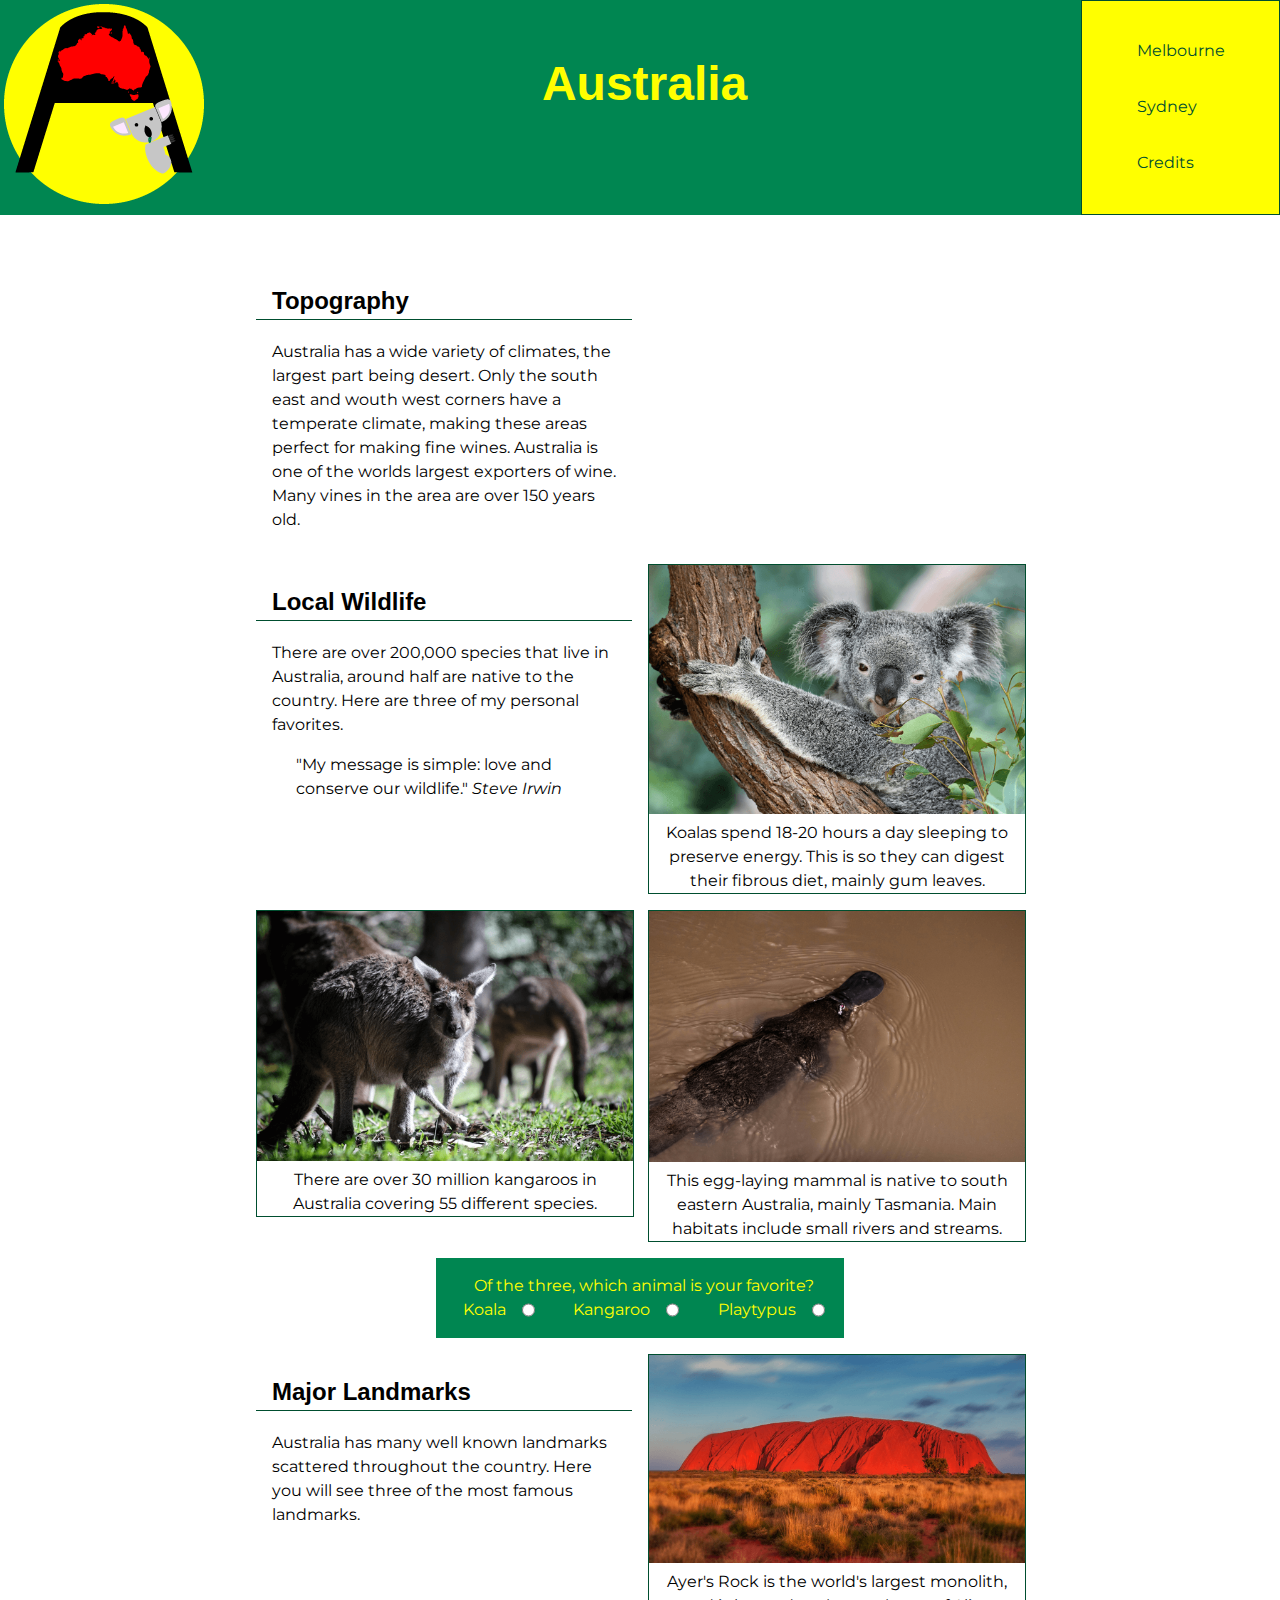
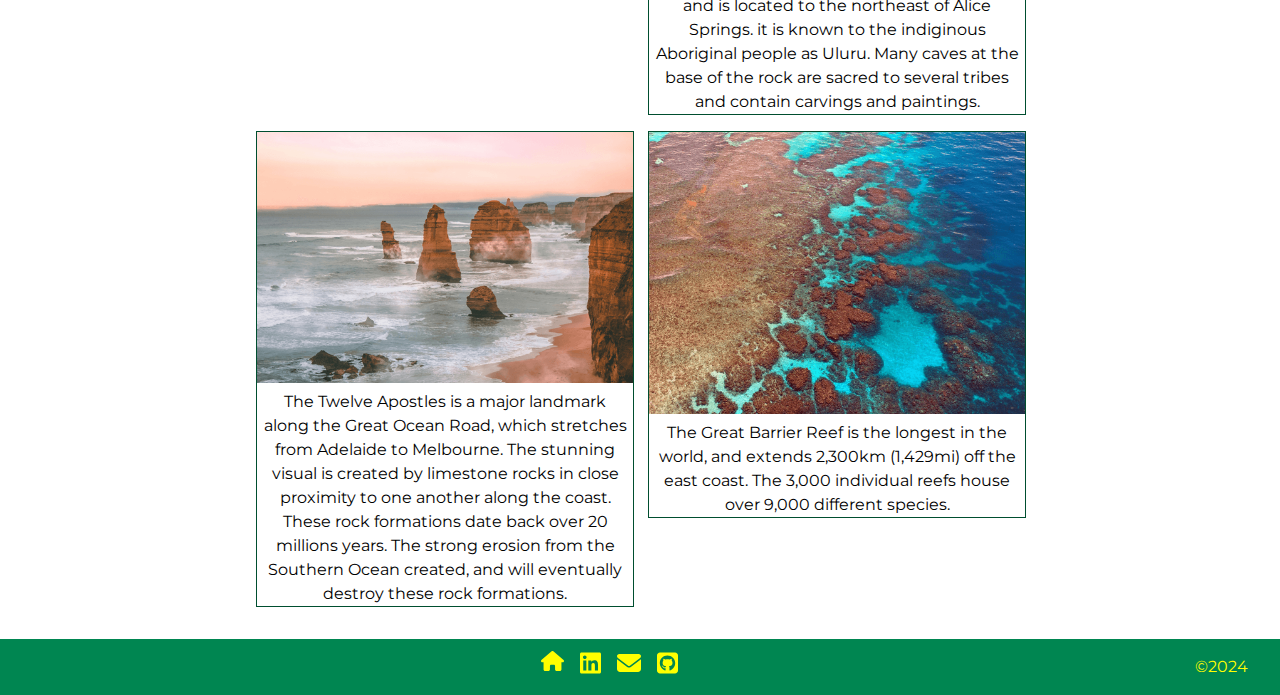
==== index.html @ 51e2e2da "used css grid to style for full screen view" ====
<!DOCTYPE html>
<html lang="en">
<head>
    <meta charset="UTF-8">
    <meta name="viewport" content="width=device-width, initial-scale=1.0">
    <link rel="preconnect" href="https://fonts.googleapis.com">
    <link rel="preconnect" href="https://fonts.gstatic.com" crossorigin>
    <link href="https://fonts.googleapis.com/css2?family=Montserrat:ital@0;1&display=swap" rel="stylesheet">
    <link rel="apple-touch-icon" sizes="180x180" href="images/favicon_package_v0.16/apple-touch-icon.png">
    <link rel="icon" type="image/png" sizes="32x32" href="images/favicon_package_v0.16/favicon-32x32.png">
    <link rel="icon" type="image/png" sizes="16x16" href="images/favicon_package_v0.16/favicon-16x16.png">
    <link rel="manifest" href="images/favicon_package_v0.16/site.webmanifest">
    <link rel="mask-icon" href="images/favicon_package_v0.16/safari-pinned-tab.svg" color="#008651">
    <meta name="msapplication-TileColor" content="#008651">
    <meta name="theme-color" content="#008651">
    <title>Australia</title>
    <link rel="stylesheet" href="styles/normalize.css">
    <link rel="stylesheet" href="styles/styles.css">
</head>

<body>

<!-- Header -->
<header>
    <div class="header">
        <a href="index.html" class="logo">
            <img src="images/australia-logo.png" alt="Koala hanging off the right side of the black letter a in front of a yellow sun.">
        </a>
        <h1>Australia</h1>
        <nav class="nav" id="nav">
            <button class="menu-toggle" id="menu-toggle">
                <img src="images/bars-solid.svg" alt="Menu">
                <title>Menu</title>
            </button>
  
            <ul class="group" id="header-menu">  
                <li><a href="melbourne.html">Melbourne</a></li>  
                <li><a href="sydney.html">Sydney</a></li> 
                <li><a href="credit.html">Credits</a></li>
            </ul>
        </nav>
    </div>
</header>

<!-- Main Content Area -->
<main>
    <div class="site-wrap">
        
        <section class="container">
            <div class="article">
                <h2>Topography</h2>
                <p>Australia has a wide variety of climates, the largest part being desert. Only the south east and wouth west corners have a temperate climate, making these areas perfect for making fine wines. Australia is one of the worlds largest exporters of wine. Many vines in the area are over 150 years old.</p>
            </div>
            <video autoplay muted loop playsinline>
                    <source src="media/coverr-green-grapevine-4041-1080p.mp4" alt="grapes on a vine">
                    Your browser does not support the video element.
            </video>
        </section>
        <section>
            <div class="container">
                <div class="article">
                    <h2>Local Wildlife</h2>
                    <p>There are over 200,000 species that live in Australia, around half are native to the country. Here are three of my personal favorites. <blockquote>"My message is simple: love and conserve our wildlife." <cite>Steve Irwin</cite></blockquote></p>
                </div>
                <div class="picture right">
                    <figure>
                        <img src="images/koala.png" alt="Koala hanging off a tree">
                        <figcaption>
                            Koalas spend 18-20 hours a day sleeping to preserve energy. This is so they can digest their fibrous diet, mainly gum leaves.
                        </figcaption>
                    </figure>
                </div>
                <div class="picture roo">
                    <figure>
                        <img src="images/kangaroo.png" alt="Kangaroo family in a field">
                        <figcaption>
                            There are over 30 million kangaroos in Australia covering 55 different species.
                        </figcaption>
                    </figure>
                </div>
                <div class="picture right-bottom">
                    <figure class="platypus">
                        <img src="images/platypus.png" alt="Platypus swimming in muddy water">
                        <figcaption>
                            This egg-laying mammal is native to south eastern Australia, mainly Tasmania. Main habitats include small rivers and streams.
                        </figcaption>
                    </figure>
                </div>
            </div>
        </section>
        
        <form action="#" method="post" name="favorite animal">
            <div class="form">
                <label for="input">Of the three, which animal is your favorite?</label>
            </div>
            <div class="form">
                <label for="koala">Koala</label>
                <input type="radio" name="animal" id="koala">
            </div>
            <div class="form">
                <label for="kangaroo">Kangaroo</label>
                <input type="radio" name="animal" id="kangaroo">
            </div>
            <div class="form">
                <label for="platypus">Playtypus</label>
                <input type="radio" name="animal" id="platypus">
            </div>
        </form>
        
        <section>
            <div class="container">
                <div class="article">
                    <h2>Major Landmarks</h2>
                    <p>Australia has many well known landmarks scattered throughout the country. Here you will see three of the most famous landmarks.</p>
                </div>
                <div class="picture right">
                    <figure class="uluru">
                        <img src="images/uluru.png" alt="Ayers rock, a giant bright orange mountain all alone in the desert landscape">
                        <figcaption>
                            Ayer's Rock is the world's largest monolith, and is located to the northeast of Alice Springs. it is known to the indiginous Aboriginal people as Uluru. Many caves at the base of the rock are sacred to several tribes and contain carvings and paintings.
                        </figcaption>
                    </figure>
                </div>
                <div class="picture roo">
                    <figure class="twelve">
                        <img src="images/twelve-apostles.png" alt="Twelve apostles landmark, sandstone structures naturally eroded by the ocean">
                        <figcaption>
                            The Twelve Apostles is a major landmark along the Great Ocean Road, which stretches from Adelaide to Melbourne. The stunning visual is created by limestone rocks in close proximity to one another along the coast. These rock formations date back over 20 millions years. The strong erosion from the Southern Ocean created, and will eventually destroy these rock formations.
                        </figcaption>
                    </figure>
                </div>
                <div class="picture right-bottom">
                    <figure>
                        <img src="images/great-barrier-reef.png" alt="Great barrier reef coral">
                        <figcaption>
                            The Great Barrier Reef is the longest in the world, and extends 2,300km (1,429mi) off the east coast. The 3,000 individual reefs house over 9,000 different species.
                        </figcaption>
                    </figure>
                </div>
            </div>
        </section>
        
    </div>
</main>
    
<!-- Footer -->
<footer>
    <section class="footer">
        <ul>
            <li>
                <a href="https://cgtwebdesigns.com"><img src="images/house-solid.svg" alt="Back to Portfolio"></a>
            </li>
            <li>
                <a href="https://www.linkedin.com/in/catharina-trust-7471b957/">
                <img src="images/linkedin.svg" alt="LinkedIN link"></a>
            </li>
            <li>
                <a href="mailto:trustcg4@gmail.com">
                <img src="images/envelope-solid.svg" alt="E-mail Me"></a>
            </li>
            <li>
                <a href="https://github.com/cgtrust">
                <img src="images/square-github.svg" alt="GitHub link"></a>
            </li>
        </ul>
        <p>&copy;2024</p>
    </section>
</footer>

<script src="scripts/navigation.js"></script>

</body>
</html>
---- styles/styles.css ----
/* Typography */

body {
    font-family: "Montserrat", sans-serif;
    font-optical-sizing: auto;
    font-weight: 400;
    font-style: normal;
    font-size: 1rem;
    line-height: 1.5;
}

h1, h2, h3, h4, h5, h6 {
    font-family: Verdana, Geneva, Tahoma, sans-serif
}

/* Navigation */
a {
    text-decoration: none;
    text-align: center;
    padding: .25rem;
}

a, a:visited {
    color: #004e2f;
}

a:hover, a:active, a:focus {
    text-decoration: underline;
}

a:focus {
    outline: 1px dotted #ffff00;
}

li {
    list-style: none;
}

.group li a {
    padding: 1rem;
}

button {
    background: transparent;
    border: none;
    margin: 2.75rem 1rem 0 0;
}

.group {
    background-color: #ffff00;
    border: 1px solid #004e2f;
}

#header-menu {
    display: none;
    position: absolute;
    right: 0;
    z-index: 1000;
}

#header-menu.toggled {
    display: block;
    border: 1px solid #004e2f;
    padding: 0;
    margin: 0;
}

/* End Mobile Navigation */
@media(min-width: 40em) {
    button {
        display: none;
    }

    #header-menu {
        display: flex;
        position: revert;
    }

    .group {
        display: flex;
        flex-direction: column;
        justify-content: space-between;
        gap: 2rem;
        padding: 2.4rem;
        margin: 0;
    }
}

/* Header */
header, footer {
    background-color: #008651;
    left: 0;
    right: 0;
}

.header {
    display: flex;
    flex-direction: row;
    justify-content: space-between;
    margin-bottom: 3rem;
}

.logo img {
    width: 6.25rem;
}

h1 {
    color: #ffff00;
    font-size: 1.5rem;
    margin-top: 2.5rem;
}

@media(min-width: 40em) {
    .logo img {
        width: 100%;
}

    h1 {
        font-size: 3rem;
        margin-top: 3rem;
    }
}

/* Main Area */
.site-wrap {
    max-width: 90%;
    margin: 1rem auto;
}

h2 {
    border-bottom: 1px solid #004e2f;
    padding: 0 1rem;
}

p {
    padding: 0 1rem;
}

video, .site-wrap img {
    width: 100%;
}

/* Figure and Figcaption */
.picture {
    display: inline-block;
    text-align: center;
}

figure {
    width: 18rem;
    float: left;
    margin: 1rem 0 auto auto;
    border: 1px solid #004e2f;
}

@media(min-width: 40em) {
    .site-wrap {
        max-width: 60%;
    }

    .container, .places {
        display: grid;
        grid-template-columns: 1fr 1fr 1fr 1fr;
        grid-template-rows: auto auto;
        gap: 1rem;
        margin: 1rem auto;
    }

    .places {
        grid-template-rows: 1fr 1fr 1fr;
    }

    .article {
        grid-column: 1/3;
        grid-row: 1/3;
    }

    video, .tram {
        grid-column: 3/5;
        grid-row: 1/3;
    }

    figure {
        float: none;
        margin: 0 auto;
        width: 100%;
    }

    .right {
        grid-column: 3/5;
        grid-row: 1/2;
    }

    .roo {
        grid-column: 1/3;
        grid-row: 2/3;
    }

    .right-bottom {
        grid-column: 3/5;
        grid-row: 2/3;
    }

    .article-head {
        grid-column: 1/3;
        grid-row: 1/2;
    }

    .top-right {
        grid-column: 3/5;
        grid-row: 1/2;
    }

    .middle-left {
        grid-column: 1/3;
        grid-row: 2/3;
    }

    .middle-right {
        grid-column: 3/5;
        grid-row: 2/3;
    }

    .low-left {
        grid-column: 1/3;
        grid-row: 3/4;
    }

    .low-right {
        grid-column: 3/5;
        grid-row: 3/4;
    }

    figcaption {
        align-self: end;
        padding: 0 .25rem;
    }
}

/* Form Styling */
form {
    display: flex;
    flex-wrap: wrap;
    padding: 1rem 0 1rem .5rem;
    margin: 1rem auto;
    background-color: #008651;
    color: #ffff00;
    max-width: 25rem;
}

.form {
    display: flex;
    flex-wrap: wrap;
    gap: 1rem;
    justify-content: space-between;
    margin: 0 auto;
}

/* Footer */
/* No idea why, but it looks fine on the home page, but messed up on Melbourne and Sydney even though the code is the same. */
.footer a {
    background-color: #008651;
    padding: 0;
}

footer {
    margin-top: 2rem;
    color: #ffff00;
}

footer ul {
    display: flex;
    flex-direction: row;
    justify-content: space-evenly;
    gap: 1rem;
    margin: 0 auto;
}

footer p {
    margin-right: 1rem;
}

.footer {
    display: flex;
    flex-wrap: wrap;
    justify-content: center;
    align-items: center;
    margin: 0 auto;
}
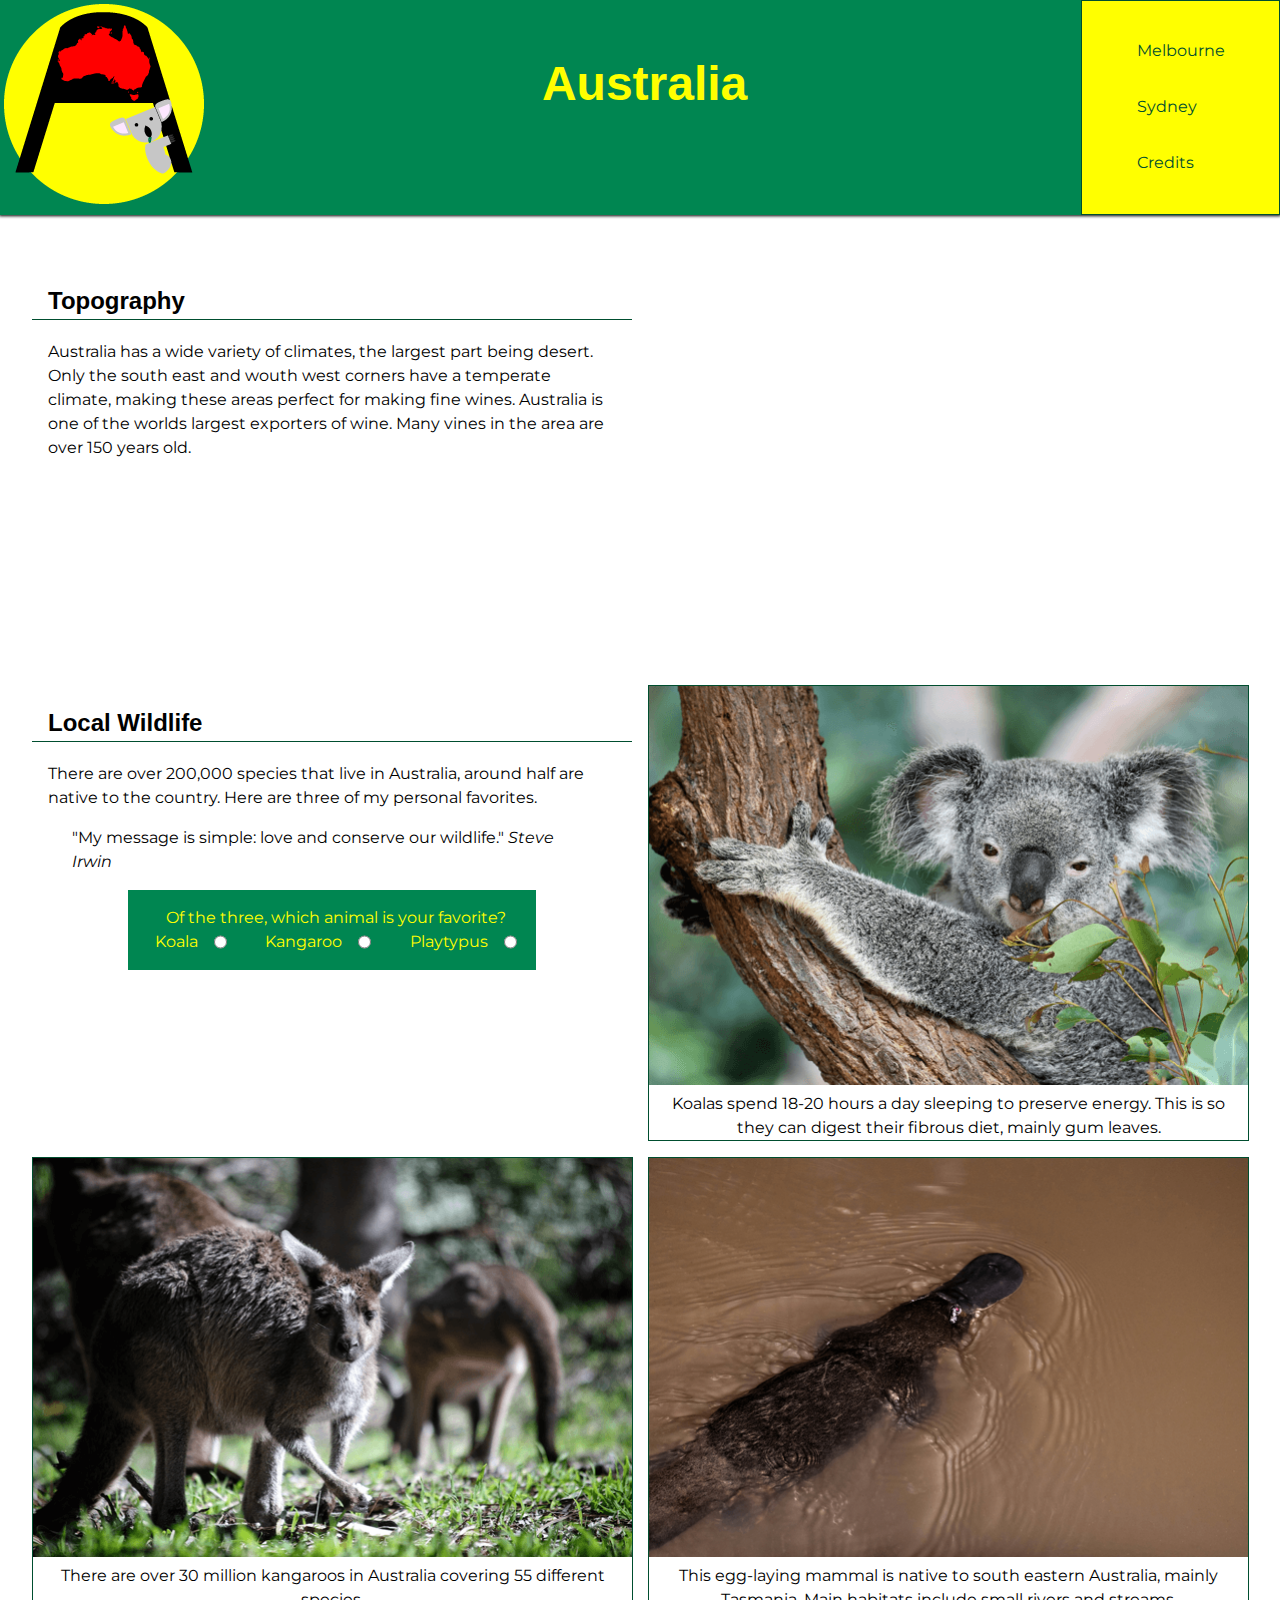
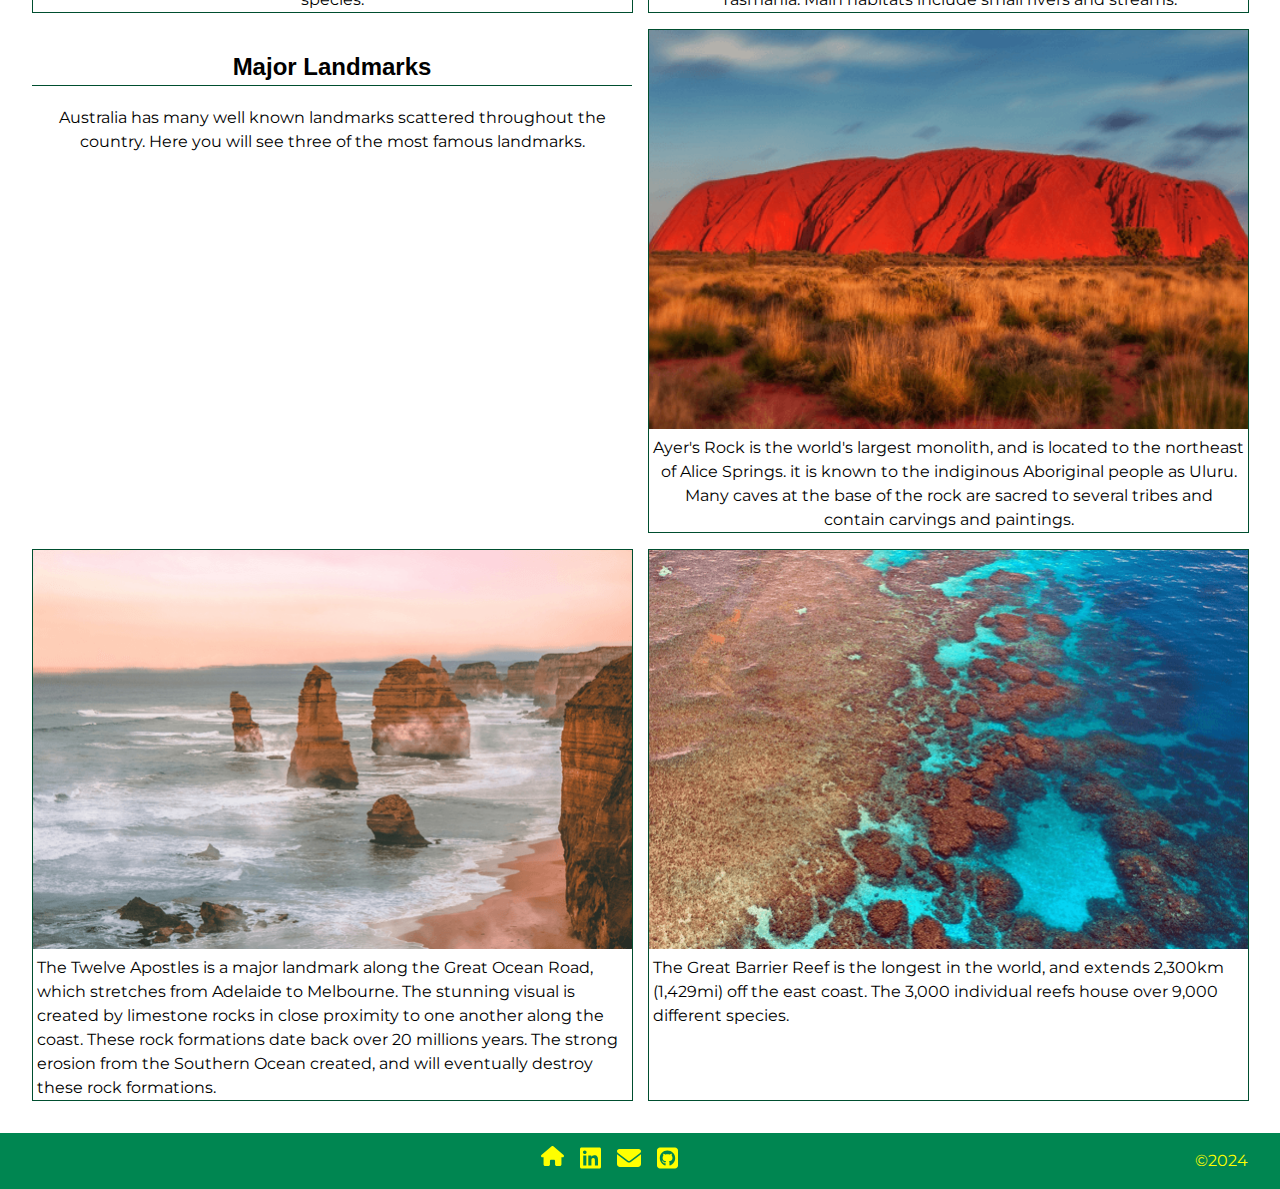
==== commit c3f3357b: "fixed figure alignment and credits page grid layout" ====
--- a/index.html
+++ b/index.html
@@ -46,99 +46,93 @@
 <main>
     <div class="site-wrap">
         
-        <section class="container">
-            <div class="article">
-                <h2>Topography</h2>
-                <p>Australia has a wide variety of climates, the largest part being desert. Only the south east and wouth west corners have a temperate climate, making these areas perfect for making fine wines. Australia is one of the worlds largest exporters of wine. Many vines in the area are over 150 years old.</p>
-            </div>
+        <div class="article">
+            <h2>Topography</h2>
+            <p>Australia has a wide variety of climates, the largest part being desert. Only the south east and wouth west corners have a temperate climate, making these areas perfect for making fine wines. Australia is one of the worlds largest exporters of wine. Many vines in the area are over 150 years old.</p>
+        </div>
+        <div class="tram">
             <video autoplay muted loop playsinline>
-                    <source src="media/coverr-green-grapevine-4041-1080p.mp4" alt="grapes on a vine">
-                    Your browser does not support the video element.
+                <source src="media/coverr-green-grapevine-4041-1080p.mp4" alt="grapes on a vine">
+                Your browser does not support the video element.
             </video>
-        </section>
-        <section>
-            <div class="container">
-                <div class="article">
-                    <h2>Local Wildlife</h2>
-                    <p>There are over 200,000 species that live in Australia, around half are native to the country. Here are three of my personal favorites. <blockquote>"My message is simple: love and conserve our wildlife." <cite>Steve Irwin</cite></blockquote></p>
+        </div>
+        <div class="top-left">
+            <h2>Local Wildlife</h2>
+            <p>There are over 200,000 species that live in Australia, around half are native to the country. Here are three of my personal favorites. 
+                <blockquote>"My message is simple: love and conserve our wildlife." <cite>Steve Irwin</cite></blockquote>
+            </p>
+            
+            <form action="#" method="post" name="favorite animal">
+                <div class="form">
+                    <label for="input">Of the three, which animal is your favorite?</label>
                 </div>
-                <div class="picture right">
-                    <figure>
-                        <img src="images/koala.png" alt="Koala hanging off a tree">
-                        <figcaption>
-                            Koalas spend 18-20 hours a day sleeping to preserve energy. This is so they can digest their fibrous diet, mainly gum leaves.
-                        </figcaption>
-                    </figure>
+                <div class="form">
+                    <label for="koala">Koala</label>
+                    <input type="radio" name="animal" id="koala">
                 </div>
-                <div class="picture roo">
-                    <figure>
-                        <img src="images/kangaroo.png" alt="Kangaroo family in a field">
-                        <figcaption>
-                            There are over 30 million kangaroos in Australia covering 55 different species.
-                        </figcaption>
-                    </figure>
+                <div class="form">
+                    <label for="kangaroo">Kangaroo</label>
+                    <input type="radio" name="animal" id="kangaroo">
                 </div>
-                <div class="picture right-bottom">
-                    <figure class="platypus">
-                        <img src="images/platypus.png" alt="Platypus swimming in muddy water">
-                        <figcaption>
-                            This egg-laying mammal is native to south eastern Australia, mainly Tasmania. Main habitats include small rivers and streams.
-                        </figcaption>
-                    </figure>
+                <div class="form">
+                    <label for="platypus">Playtypus</label>
+                    <input type="radio" name="animal" id="platypus">
                 </div>
-            </div>
-        </section>
+            </form>
+        </div>
+        <div class="top-right">
+            <figure>
+                <img src="images/koala.png" alt="Koala hanging off a tree">
+                <figcaption>
+                    Koalas spend 18-20 hours a day sleeping to preserve energy. This is so they can digest their fibrous diet, mainly gum leaves.
+                </figcaption>
+            </figure>
+        </div>
+        <div class="middle-left">
+            <figure>
+                <img src="images/kangaroo.png" alt="Kangaroo family in a field">
+                <figcaption>
+                    There are over 30 million kangaroos in Australia covering 55 different species.
+                </figcaption>
+            </figure>
+        </div>
+        <div class="middle-right">
+            <figure class="platypus">
+                <img src="images/platypus.png" alt="Platypus swimming in muddy water">
+                <figcaption>
+                    This egg-laying mammal is native to south eastern Australia, mainly Tasmania. Main habitats include small rivers and streams.
+                </figcaption>
+            </figure>
+        </div>
         
-        <form action="#" method="post" name="favorite animal">
-            <div class="form">
-                <label for="input">Of the three, which animal is your favorite?</label>
-            </div>
-            <div class="form">
-                <label for="koala">Koala</label>
-                <input type="radio" name="animal" id="koala">
-            </div>
-            <div class="form">
-                <label for="kangaroo">Kangaroo</label>
-                <input type="radio" name="animal" id="kangaroo">
-            </div>
-            <div class="form">
-                <label for="platypus">Playtypus</label>
-                <input type="radio" name="animal" id="platypus">
-            </div>
-        </form>
-        
-        <section>
-            <div class="container">
-                <div class="article">
-                    <h2>Major Landmarks</h2>
-                    <p>Australia has many well known landmarks scattered throughout the country. Here you will see three of the most famous landmarks.</p>
-                </div>
-                <div class="picture right">
-                    <figure class="uluru">
-                        <img src="images/uluru.png" alt="Ayers rock, a giant bright orange mountain all alone in the desert landscape">
-                        <figcaption>
-                            Ayer's Rock is the world's largest monolith, and is located to the northeast of Alice Springs. it is known to the indiginous Aboriginal people as Uluru. Many caves at the base of the rock are sacred to several tribes and contain carvings and paintings.
-                        </figcaption>
-                    </figure>
-                </div>
-                <div class="picture roo">
-                    <figure class="twelve">
-                        <img src="images/twelve-apostles.png" alt="Twelve apostles landmark, sandstone structures naturally eroded by the ocean">
-                        <figcaption>
-                            The Twelve Apostles is a major landmark along the Great Ocean Road, which stretches from Adelaide to Melbourne. The stunning visual is created by limestone rocks in close proximity to one another along the coast. These rock formations date back over 20 millions years. The strong erosion from the Southern Ocean created, and will eventually destroy these rock formations.
-                        </figcaption>
-                    </figure>
-                </div>
-                <div class="picture right-bottom">
-                    <figure>
-                        <img src="images/great-barrier-reef.png" alt="Great barrier reef coral">
-                        <figcaption>
-                            The Great Barrier Reef is the longest in the world, and extends 2,300km (1,429mi) off the east coast. The 3,000 individual reefs house over 9,000 different species.
-                        </figcaption>
-                    </figure>
-                </div>
-            </div>
-        </section>
+        <div class="low-left">
+            <h2>Major Landmarks</h2>
+            <p>Australia has many well known landmarks scattered throughout the country. Here you will see three of the most famous landmarks.</p>
+        </div>
+        <div class="low-right">
+            <figure class="uluru">
+                <img src="images/uluru.png" alt="Ayers rock, a giant bright orange mountain all alone in the desert landscape">
+                <figcaption>
+                    Ayer's Rock is the world's largest monolith, and is located to the northeast of Alice Springs. it is known to the indiginous Aboriginal people as Uluru. Many caves at the base of the rock are sacred to several tribes and contain carvings and paintings.
+                </figcaption>
+            </figure>
+        </div>
+        <div class="eat">
+            <figure class="twelve">
+                <img src="images/twelve-apostles.png" alt="Twelve apostles landmark, sandstone structures naturally eroded by the ocean">
+                <figcaption>
+                    The Twelve Apostles is a major landmark along the Great Ocean Road, which stretches from Adelaide to Melbourne. The stunning visual is created by limestone rocks in close proximity to one another along the coast. These rock formations date back over 20 millions years. The strong erosion from the Southern Ocean created, and will eventually destroy these rock formations.
+                </figcaption>
+            </figure>
+        </div>
+        <div class="stay">
+            <figure>
+                <img src="images/great-barrier-reef.png" alt="Great barrier reef coral">
+                <figcaption>
+                    The Great Barrier Reef is the longest in the world, and extends 2,300km (1,429mi) off the east coast. The 3,000 individual reefs house over 9,000 different species.
+                </figcaption>
+            </figure>
+        </div>
         
     </div>
 </main>
--- a/styles/styles.css
+++ b/styles/styles.css
@@ -93,6 +93,10 @@
     right: 0;
 }
 
+header {
+    box-shadow: 0px 0px 3px 1px #000;
+}
+
 .header {
     display: flex;
     flex-direction: row;
@@ -123,7 +127,7 @@
 
 /* Main Area */
 .site-wrap {
-    max-width: 90%;
+    width: 90%;
     margin: 1rem auto;
 }
 
@@ -132,6 +136,11 @@
     padding: 0 1rem;
 }
 
+h3 {
+    color: #004e2f;
+    text-decoration: underline #004e2f;
+}
+
 p {
     padding: 0 1rem;
 }
@@ -141,7 +150,13 @@
 }
 
 /* Figure and Figcaption */
-.picture {
+.top-right, 
+.middle-left,
+.middle-right,
+.low-left,
+.low-right,
+.eat,
+.stay {
     display: inline-block;
     text-align: center;
 }
@@ -153,82 +168,86 @@
     border: 1px solid #004e2f;
 }
 
+.eat, .stay {
+    width: 18rem;
+    word-wrap: break-word;
+}
+
+.group a:focus,
+.eat a:focus, 
+.stay a:focus {
+    outline: 1px dotted #004e2f;
+}
+
 @media(min-width: 40em) {
     .site-wrap {
-        max-width: 60%;
-    }
-
-    .container, .places {
+        max-width: 75rem;
         display: grid;
-        grid-template-columns: 1fr 1fr 1fr 1fr;
-        grid-template-rows: auto auto;
+        grid-template-columns: minmax(auto, 37.5rem) minmax(auto, 37.5rem);
+        grid-template-rows: auto;
         gap: 1rem;
-        margin: 1rem auto;
-    }
-
-    .places {
-        grid-template-rows: 1fr 1fr 1fr;
-    }
-
-    .article {
-        grid-column: 1/3;
-        grid-row: 1/3;
-    }
-
-    video, .tram {
-        grid-column: 3/5;
-        grid-row: 1/3;
+        justify-content: center;
+    }
+
+    .article,
+    .top-left,
+    .middle-left,
+    .low-left,
+    .eat {
+        grid-column: 1/2;
+    }
+
+    .tram,
+    .top-right,
+    .middle-right,
+    .low-right,
+    .stay {
+        grid-column: 2/3;
+    }
+
+    .article, .tram {
+        grid-row: 1/2;
+    }
+
+    .top-left, .top-right {
+        grid-row: 2/3;
+    }
+
+    .middle-left, .middle-right {
+        grid-row: 3/4;
+    }
+
+    .low-left, .low-right {
+        grid-row: 4/5;
+    }
+
+    .eat, .stay {
+        grid-row: 5/6;
+        text-align: left;
+        word-wrap: normal;
+    }
+
+    .eat h3, .stay h3 {
+        margin-left: 1rem;
+    }
+
+    figure img, video {
+        height: 399px;
+        object-fit: cover;
+    }
+
+    .tram img {
+        height: 100%;
+    }
+
+    .stay figcaption {
+        padding-bottom: 4.5rem;
     }
 
     figure {
-        float: none;
-        margin: 0 auto;
-        width: 100%;
-    }
-
-    .right {
-        grid-column: 3/5;
-        grid-row: 1/2;
-    }
-
-    .roo {
-        grid-column: 1/3;
-        grid-row: 2/3;
-    }
-
-    .right-bottom {
-        grid-column: 3/5;
-        grid-row: 2/3;
-    }
-
-    .article-head {
-        grid-column: 1/3;
-        grid-row: 1/2;
-    }
-
-    .top-right {
-        grid-column: 3/5;
-        grid-row: 1/2;
-    }
-
-    .middle-left {
-        grid-column: 1/3;
-        grid-row: 2/3;
-    }
-
-    .middle-right {
-        grid-column: 3/5;
-        grid-row: 2/3;
-    }
-
-    .low-left {
-        grid-column: 1/3;
-        grid-row: 3/4;
-    }
-
-    .low-right {
-        grid-column: 3/5;
-        grid-row: 3/4;
+        width: 599px;
+        margin: 0;
+        padding: 0;
     }
 
     figcaption {
@@ -257,7 +276,6 @@
 }
 
 /* Footer */
-/* No idea why, but it looks fine on the home page, but messed up on Melbourne and Sydney even though the code is the same. */
 .footer a {
     background-color: #008651;
     padding: 0;
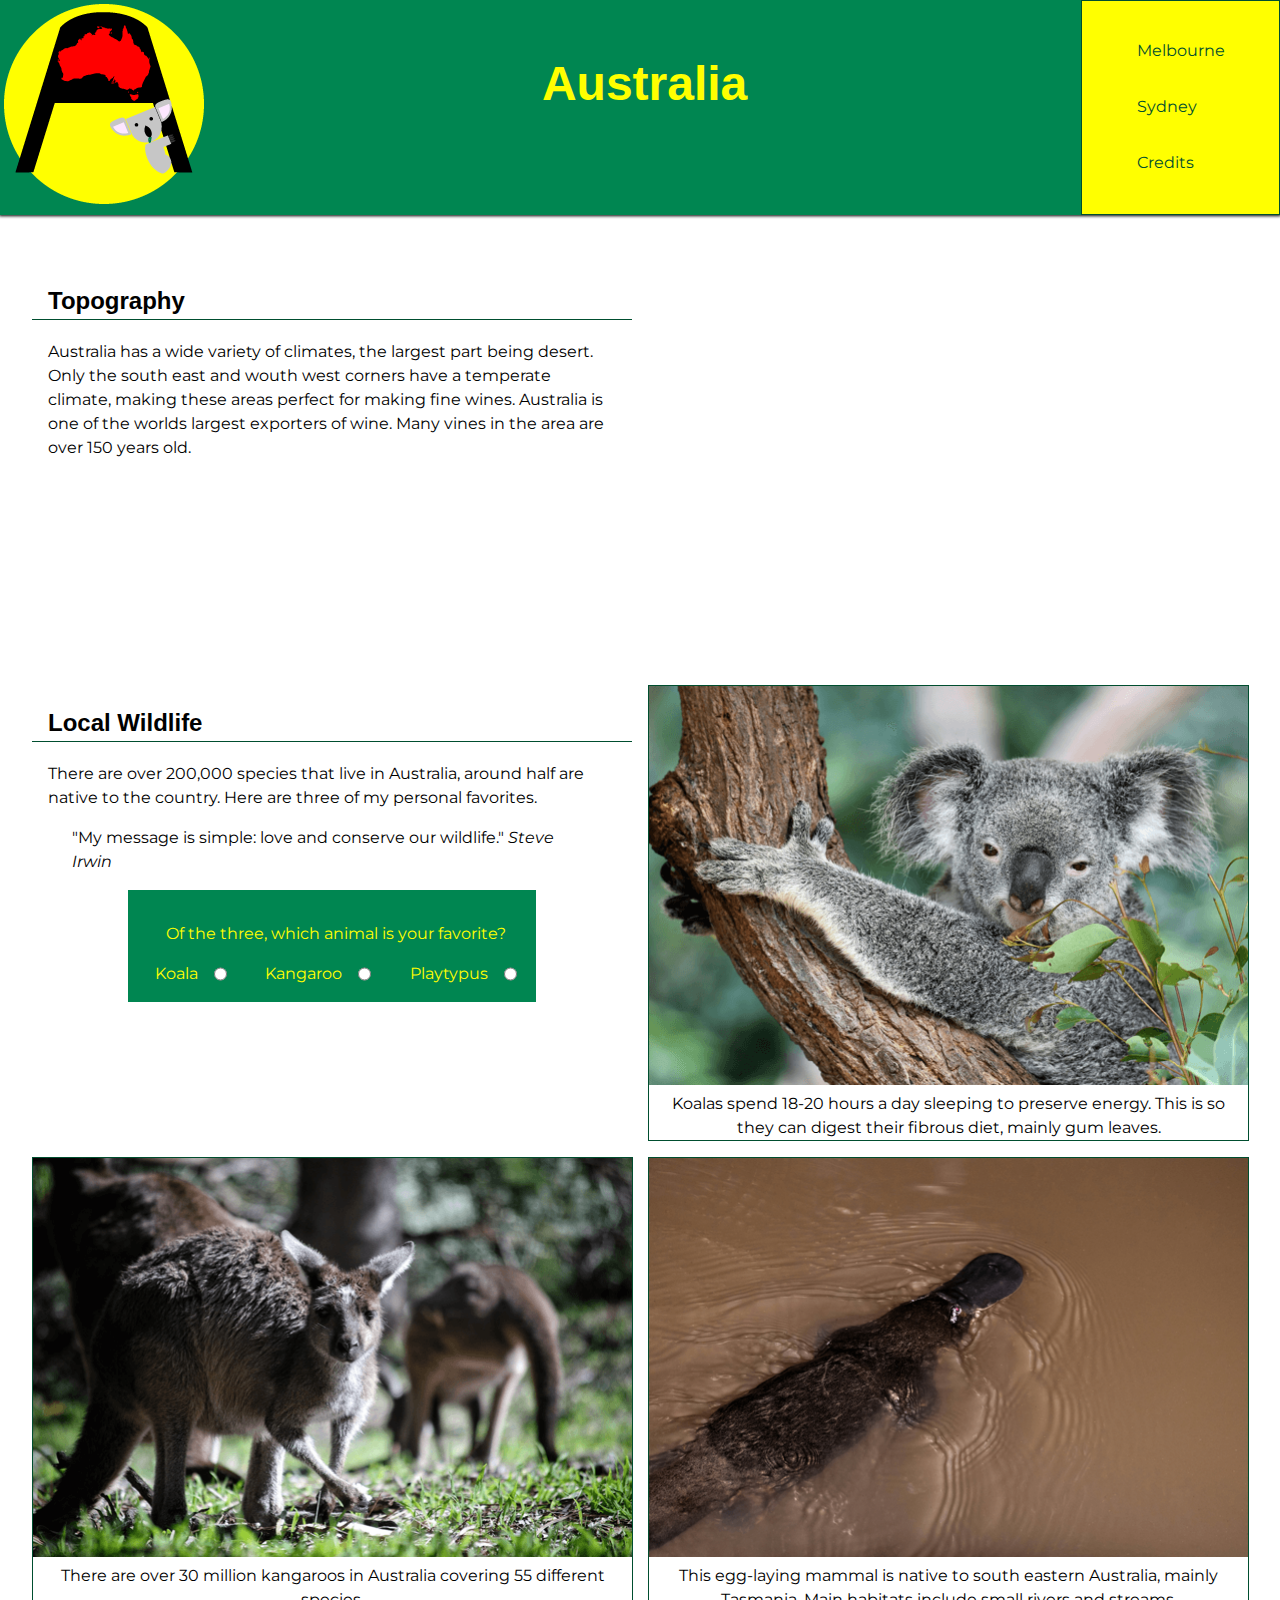
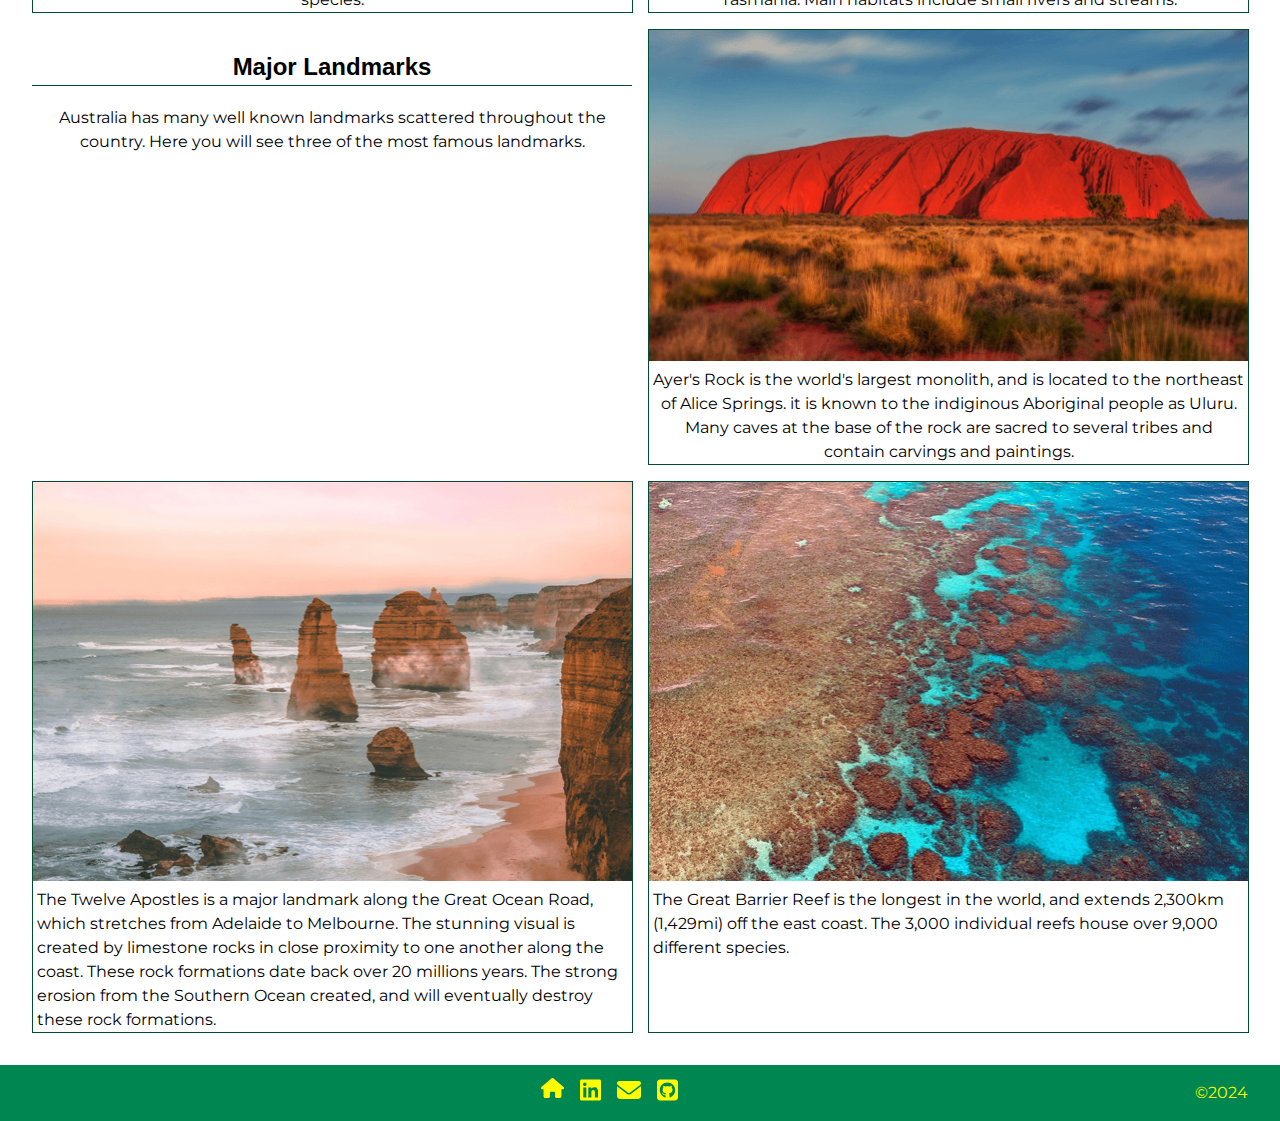
==== commit 76599b89: "fixed minor code errors" ====
--- a/index.html
+++ b/index.html
@@ -28,9 +28,8 @@
         </a>
         <h1>Australia</h1>
         <nav class="nav" id="nav">
-            <button class="menu-toggle" id="menu-toggle">
+            <button class="menu-toggle" id="menu-toggle" type="button">
                 <img src="images/bars-solid.svg" alt="Menu">
-                <title>Menu</title>
             </button>
   
             <ul class="group" id="header-menu">  
@@ -52,19 +51,18 @@
         </div>
         <div class="tram">
             <video autoplay muted loop playsinline>
-                <source src="media/coverr-green-grapevine-4041-1080p.mp4" alt="grapes on a vine">
+                <source src="media/coverr-green-grapevine-4041-1080p.mp4">
                 Your browser does not support the video element.
             </video>
         </div>
         <div class="top-left">
             <h2>Local Wildlife</h2>
-            <p>There are over 200,000 species that live in Australia, around half are native to the country. Here are three of my personal favorites. 
+            <p>There are over 200,000 species that live in Australia, around half are native to the country. Here are three of my personal favorites.</p> 
                 <blockquote>"My message is simple: love and conserve our wildlife." <cite>Steve Irwin</cite></blockquote>
-            </p>
             
             <form action="#" method="post" name="favorite animal">
                 <div class="form">
-                    <label for="input">Of the three, which animal is your favorite?</label>
+                    <p>Of the three, which animal is your favorite?</p>
                 </div>
                 <div class="form">
                     <label for="koala">Koala</label>
@@ -139,7 +137,7 @@
     
 <!-- Footer -->
 <footer>
-    <section class="footer">
+    <div class="footer">
         <ul>
             <li>
                 <a href="https://cgtwebdesigns.com"><img src="images/house-solid.svg" alt="Back to Portfolio"></a>
@@ -158,7 +156,7 @@
             </li>
         </ul>
         <p>&copy;2024</p>
-    </section>
+    </div>
 </footer>
 
 <script src="scripts/navigation.js"></script>
--- a/styles/styles.css
+++ b/styles/styles.css
@@ -2,7 +2,6 @@
 
 body {
     font-family: "Montserrat", sans-serif;
-    font-optical-sizing: auto;
     font-weight: 400;
     font-style: normal;
     font-size: 1rem;
@@ -236,6 +235,10 @@
         object-fit: cover;
     }
 
+    .uluru img {
+        height: 100%;
+    }
+
     .tram img {
         height: 100%;
     }
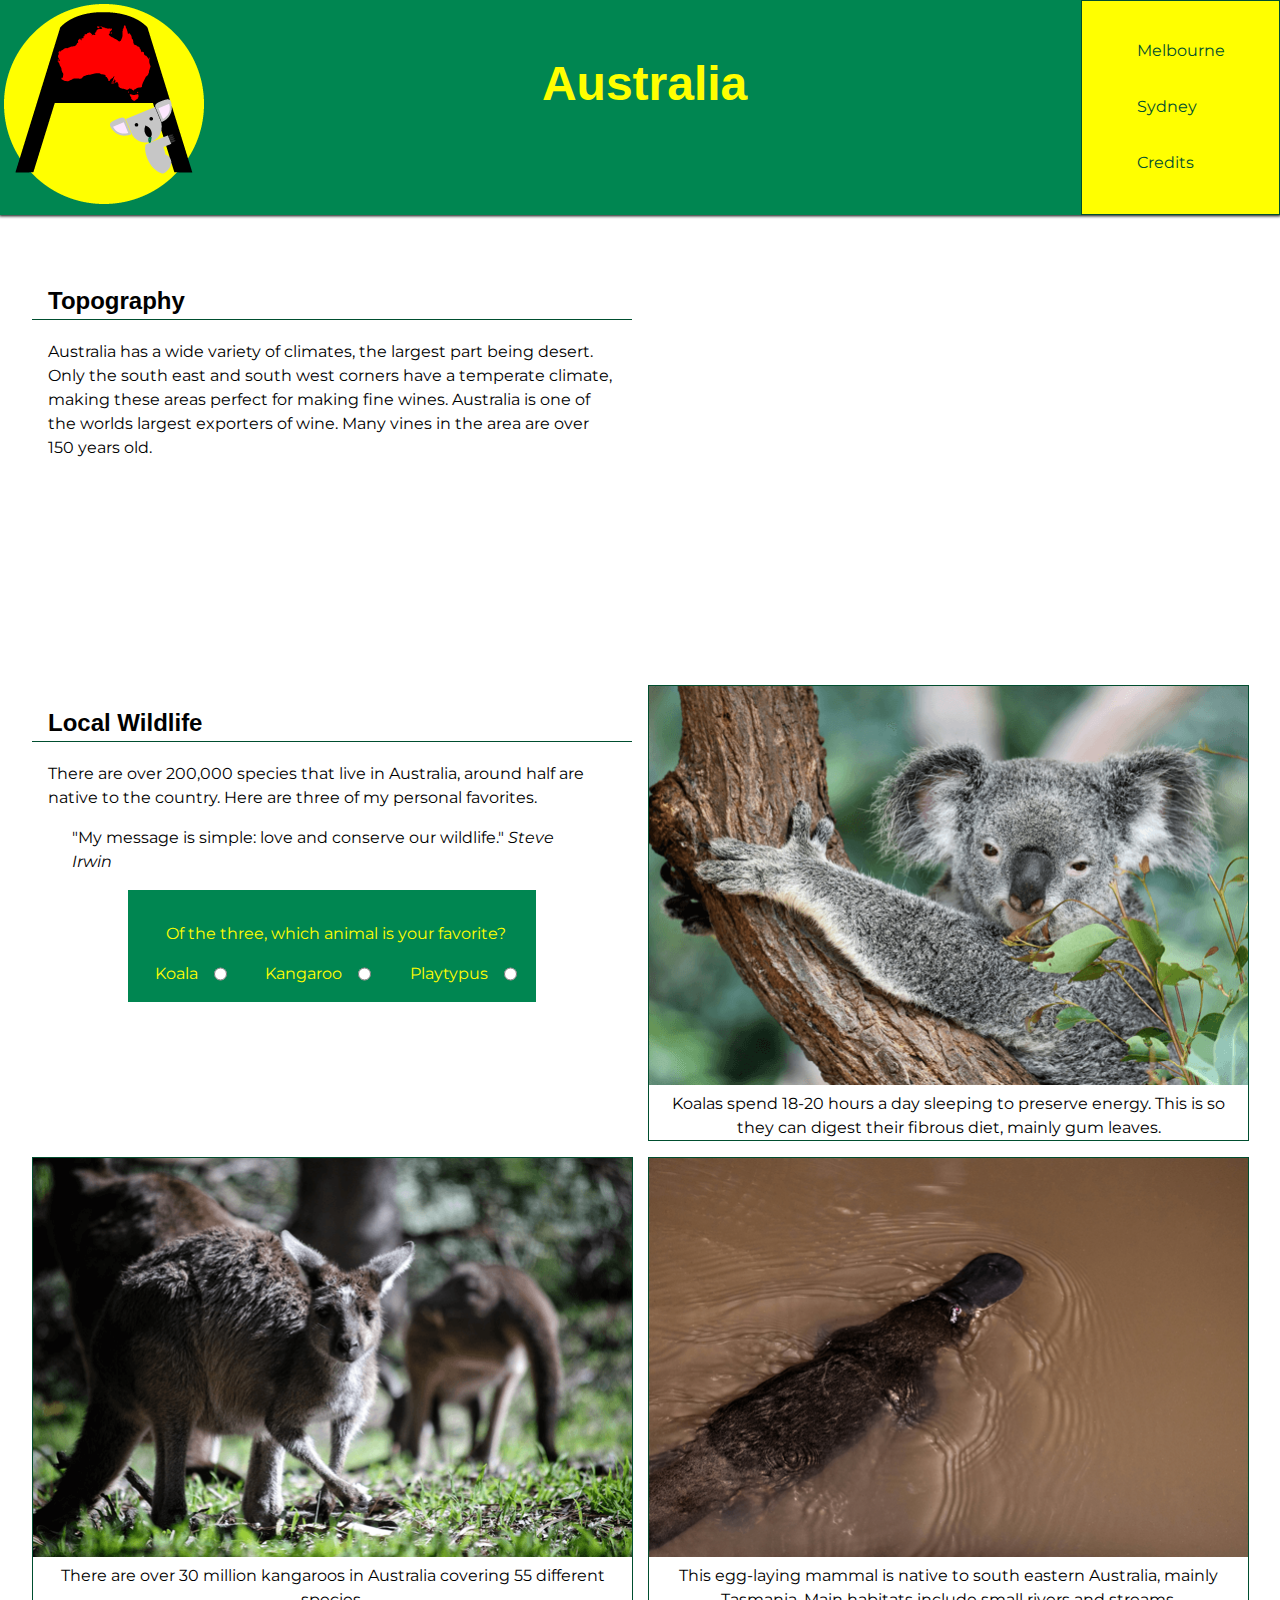
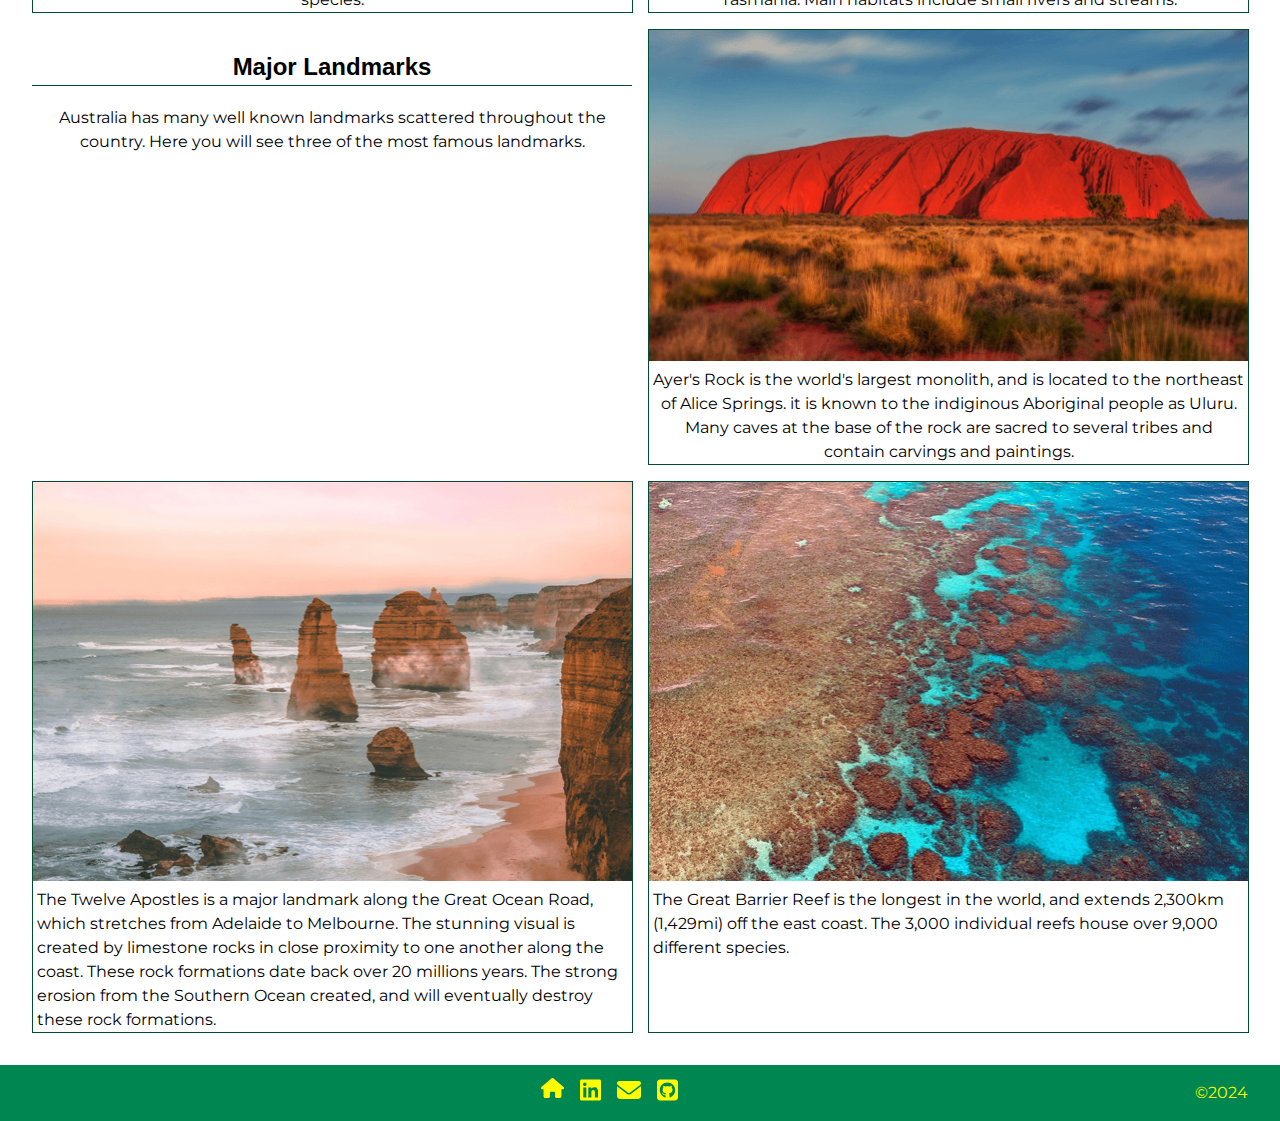
==== commit 7c404fbb: "fixed a spelling error" ====
--- a/index.html
+++ b/index.html
@@ -47,7 +47,7 @@
         
         <div class="article">
             <h2>Topography</h2>
-            <p>Australia has a wide variety of climates, the largest part being desert. Only the south east and wouth west corners have a temperate climate, making these areas perfect for making fine wines. Australia is one of the worlds largest exporters of wine. Many vines in the area are over 150 years old.</p>
+            <p>Australia has a wide variety of climates, the largest part being desert. Only the south east and south west corners have a temperate climate, making these areas perfect for making fine wines. Australia is one of the worlds largest exporters of wine. Many vines in the area are over 150 years old.</p>
         </div>
         <div class="tram">
             <video autoplay muted loop playsinline>
@@ -140,7 +140,7 @@
     <div class="footer">
         <ul>
             <li>
-                <a href="https://cgtwebdesigns.com"><img src="images/house-solid.svg" alt="Back to Portfolio"></a>
+                <a href="https://cgtwebdesigns.com/index.html"><img src="images/house-solid.svg" alt="Back to Portfolio"></a>
             </li>
             <li>
                 <a href="https://www.linkedin.com/in/catharina-trust-7471b957/">
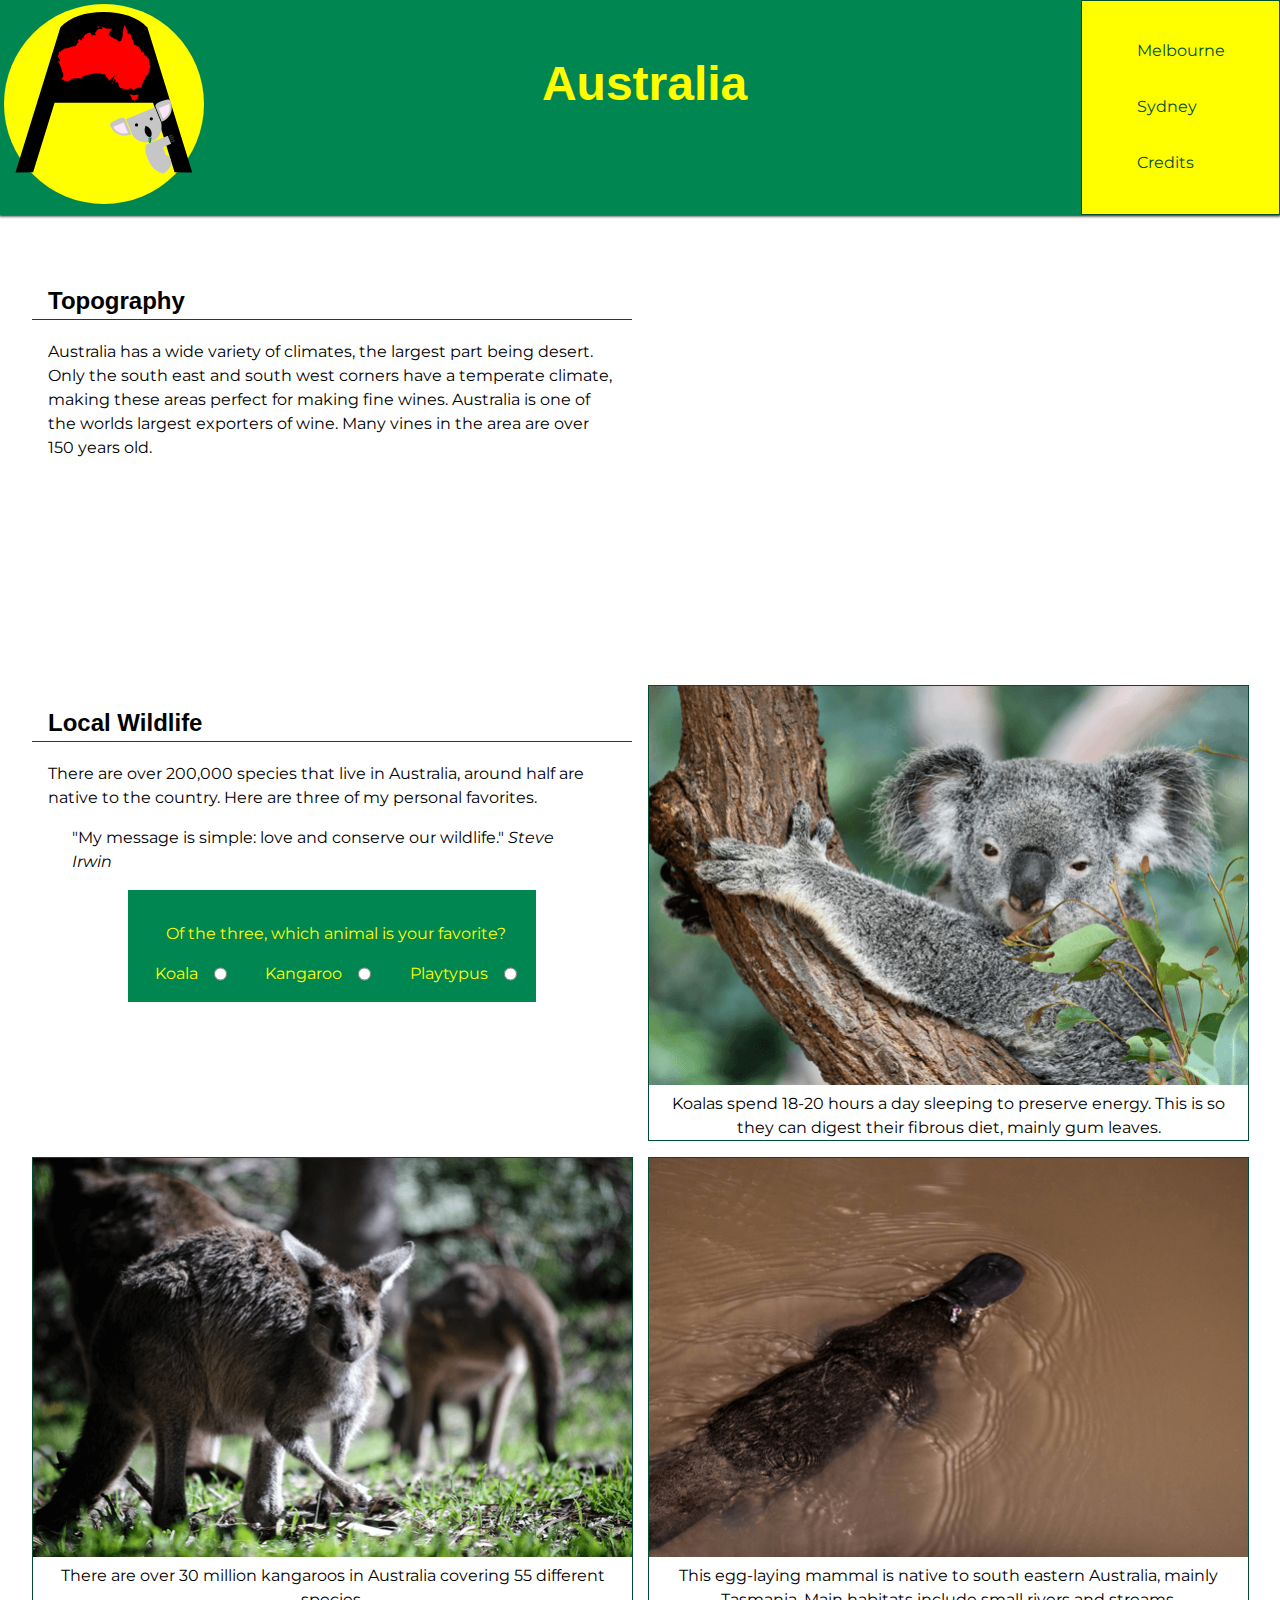
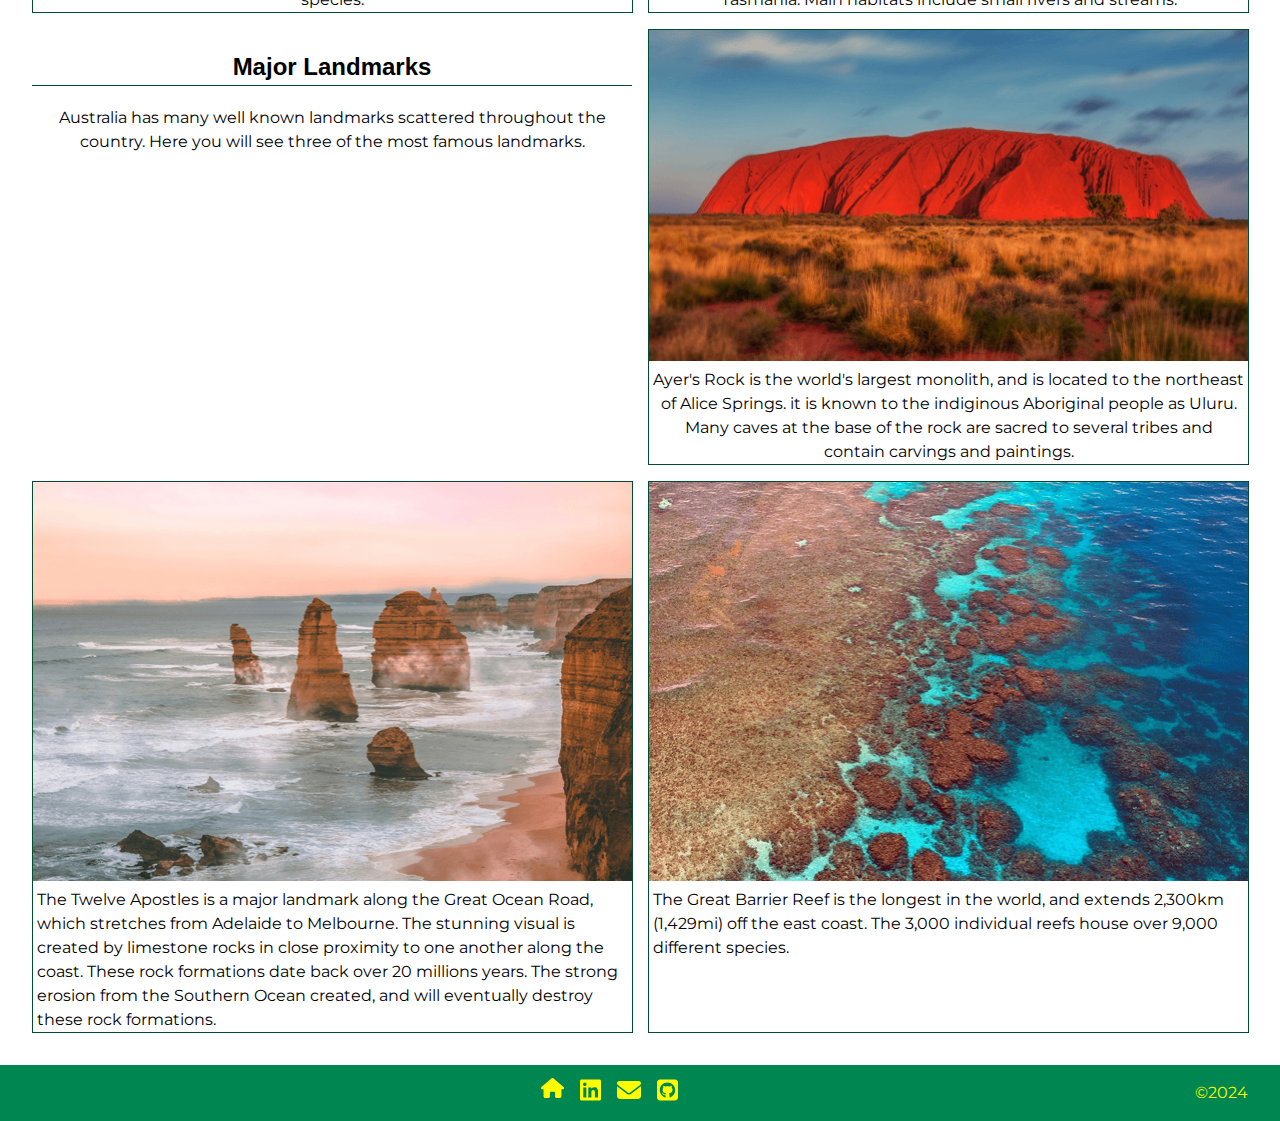
==== commit af161209: "fixed layout on sydney page, added another two rows to the table with more credit links, added acces" ====
--- a/index.html
+++ b/index.html
@@ -13,18 +13,20 @@
     <link rel="mask-icon" href="images/favicon_package_v0.16/safari-pinned-tab.svg" color="#008651">
     <meta name="msapplication-TileColor" content="#008651">
     <meta name="theme-color" content="#008651">
-    <title>Australia</title>
+    <title>Australia<meta name="description" content="Australia country animals and major landmarks."></title>
     <link rel="stylesheet" href="styles/normalize.css">
     <link rel="stylesheet" href="styles/styles.css">
 </head>
 
 <body>
 
+    <a href="#main" class ="screen-reader-text">Skip to Main Content</a>
+
 <!-- Header -->
 <header>
     <div class="header">
         <a href="index.html" class="logo">
-            <img src="images/australia-logo.png" alt="Koala hanging off the right side of the black letter a in front of a yellow sun.">
+            <img src="images/australia-logo.svg" alt="Koala hanging off the right side of the black letter a in front of a yellow sun.">
         </a>
         <h1>Australia</h1>
         <nav class="nav" id="nav">
@@ -42,7 +44,7 @@
 </header>
 
 <!-- Main Content Area -->
-<main>
+<main class="main">
     <div class="site-wrap">
         
         <div class="article">
--- a/styles/styles.css
+++ b/styles/styles.css
@@ -115,7 +115,7 @@
 
 @media(min-width: 40em) {
     .logo img {
-        width: 100%;
+        width: 12.5rem;
 }
 
     h1 {
@@ -247,6 +247,10 @@
         padding-bottom: 4.5rem;
     }
 
+    .victoria {
+        padding-bottom: 1.5rem;
+    }
+
     figure {
         width: 599px;
         margin: 0;
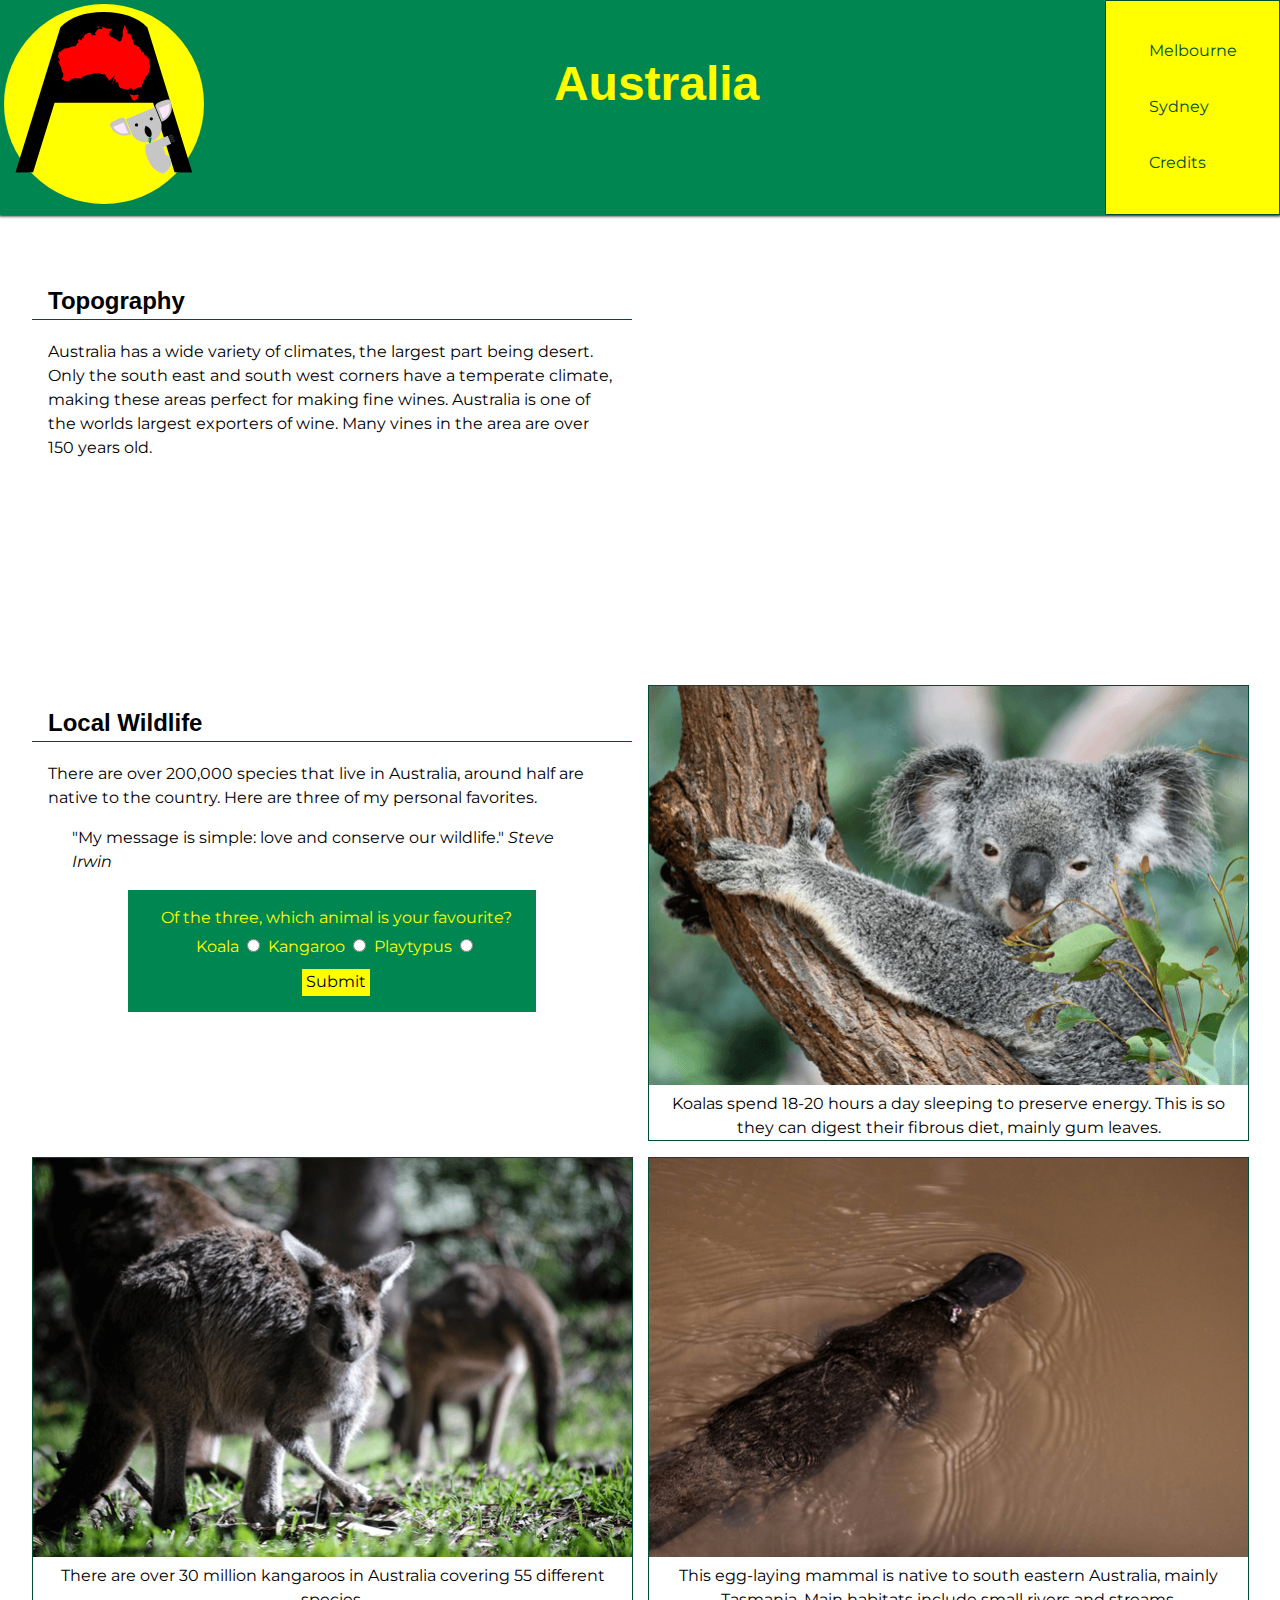
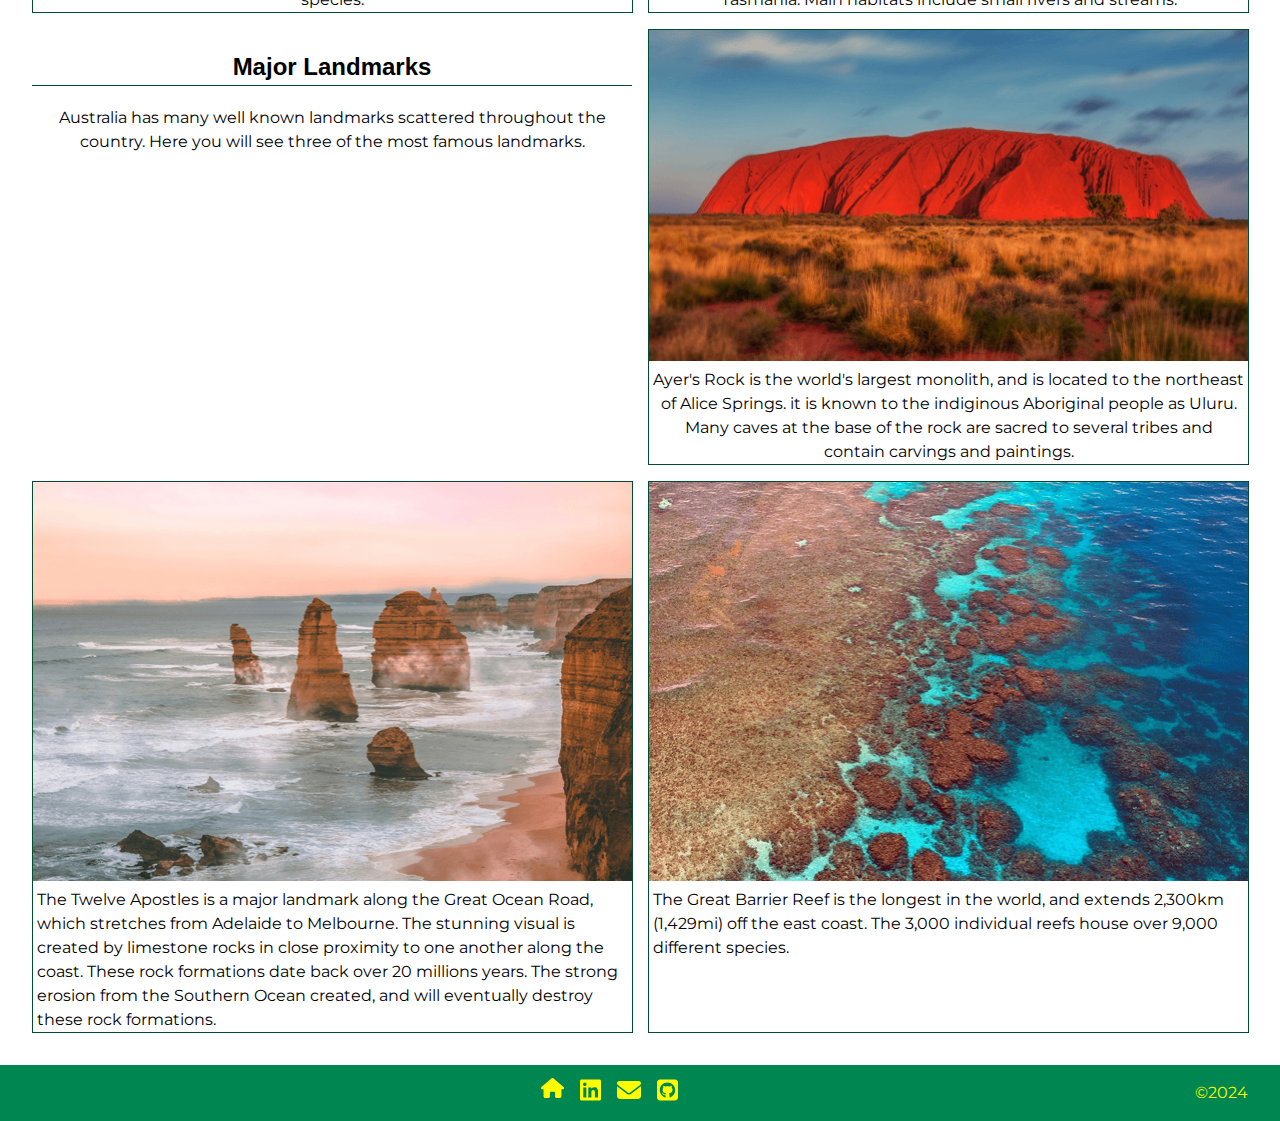
==== commit 62bbfda2: "fixed html on all pages so it's more semantic, fixed the forms so they were also more semantic and a" ====
--- a/index.html
+++ b/index.html
@@ -13,7 +13,8 @@
     <link rel="mask-icon" href="images/favicon_package_v0.16/safari-pinned-tab.svg" color="#008651">
     <meta name="msapplication-TileColor" content="#008651">
     <meta name="theme-color" content="#008651">
-    <title>Australia<meta name="description" content="Australia country animals and major landmarks."></title>
+    <title>Australia</title>
+    <meta name="description" content="Australia country animals and major landmarks.">
     <link rel="stylesheet" href="styles/normalize.css">
     <link rel="stylesheet" href="styles/styles.css">
 </head>
@@ -48,37 +49,36 @@
     <div class="site-wrap">
         
         <div class="article">
-            <h2>Topography</h2>
-            <p>Australia has a wide variety of climates, the largest part being desert. Only the south east and south west corners have a temperate climate, making these areas perfect for making fine wines. Australia is one of the worlds largest exporters of wine. Many vines in the area are over 150 years old.</p>
+            <article>
+                <h2>Topography</h2>
+                <p>Australia has a wide variety of climates, the largest part being desert. Only the south east and south west corners have a temperate climate, making these areas perfect for making fine wines. Australia is one of the worlds largest exporters of wine. Many vines in the area are over 150 years old.</p>
+            </article>
         </div>
         <div class="tram">
             <video autoplay muted loop playsinline>
-                <source src="media/coverr-green-grapevine-4041-1080p.mp4">
+                <source src="media/coverr-green-grapevine-4041-1080p.mp4" alt="Green grapes on a grapevine.">
                 Your browser does not support the video element.
             </video>
         </div>
         <div class="top-left">
-            <h2>Local Wildlife</h2>
-            <p>There are over 200,000 species that live in Australia, around half are native to the country. Here are three of my personal favorites.</p> 
+            <article>
+                <h2>Local Wildlife</h2>
+                <p>There are over 200,000 species that live in Australia, around half are native to the country. Here are three of my personal favorites.</p> 
                 <blockquote>"My message is simple: love and conserve our wildlife." <cite>Steve Irwin</cite></blockquote>
-            
-            <form action="#" method="post" name="favorite animal">
-                <div class="form">
-                    <p>Of the three, which animal is your favorite?</p>
-                </div>
-                <div class="form">
-                    <label for="koala">Koala</label>
-                    <input type="radio" name="animal" id="koala">
-                </div>
-                <div class="form">
-                    <label for="kangaroo">Kangaroo</label>
-                    <input type="radio" name="animal" id="kangaroo">
-                </div>
-                <div class="form">
-                    <label for="platypus">Playtypus</label>
-                    <input type="radio" name="animal" id="platypus">
-                </div>
-            </form>
+                
+                <form action="#" method="post" name="favorite animal">
+                    <fieldset>
+                        <legend>Of the three, which animal is your favourite?</legend>
+                        <label for="koala">Koala</label>
+                        <input type="radio" name="animal" id="koala">
+                        <label for="kangaroo">Kangaroo</label>
+                        <input type="radio" name="animal" id="kangaroo">
+                        <label for="platypus">Playtypus</label>
+                        <input type="radio" name="animal" id="platypus">
+                    </fieldset>
+                    <button type="submit">Submit</button>
+                </form>
+            </article>
         </div>
         <div class="top-right">
             <figure>
--- a/styles/styles.css
+++ b/styles/styles.css
@@ -35,10 +35,6 @@
     list-style: none;
 }
 
-.group li a {
-    padding: 1rem;
-}
-
 button {
     background: transparent;
     border: none;
@@ -48,6 +44,7 @@
 .group {
     background-color: #ffff00;
     border: 1px solid #004e2f;
+    padding: .25rem 1rem;
 }
 
 #header-menu {
@@ -60,12 +57,16 @@
 #header-menu.toggled {
     display: block;
     border: 1px solid #004e2f;
-    padding: 0;
-    margin: 0;
+    padding: 1rem;
+    margin: 1rem;
+}
+
+#header-menu.toggled li {
+    padding: .25rem 0;
 }
 
 /* End Mobile Navigation */
-@media(min-width: 40em) {
+@media(min-width: 50em) {
     button {
         display: none;
     }
@@ -113,7 +114,7 @@
     margin-top: 2.5rem;
 }
 
-@media(min-width: 40em) {
+@media(min-width: 50em) {
     .logo img {
         width: 12.5rem;
 }
@@ -162,8 +163,6 @@
 
 figure {
     width: 18rem;
-    float: left;
-    margin: 1rem 0 auto auto;
     border: 1px solid #004e2f;
 }
 
@@ -178,7 +177,7 @@
     outline: 1px dotted #004e2f;
 }
 
-@media(min-width: 40em) {
+@media(min-width: 50em) {
     .site-wrap {
         max-width: 75rem;
         display: grid;
@@ -272,14 +271,28 @@
     background-color: #008651;
     color: #ffff00;
     max-width: 25rem;
-}
-
-.form {
-    display: flex;
-    flex-wrap: wrap;
-    gap: 1rem;
-    justify-content: space-between;
-    margin: 0 auto;
+    justify-content: center;
+    text-align: center;
+}
+
+fieldset {
+    border: none;
+}
+
+input {
+    margin: 0rem .25rem;
+}
+
+form button {
+    background-color: #ffff00;
+    display: block;
+    margin: 0;
+    padding: .25rem;
+}
+
+form button:hover, form button:focus, form button:active {
+    background-color: #000;
+    color: #ffff00;
 }
 
 /* Footer */
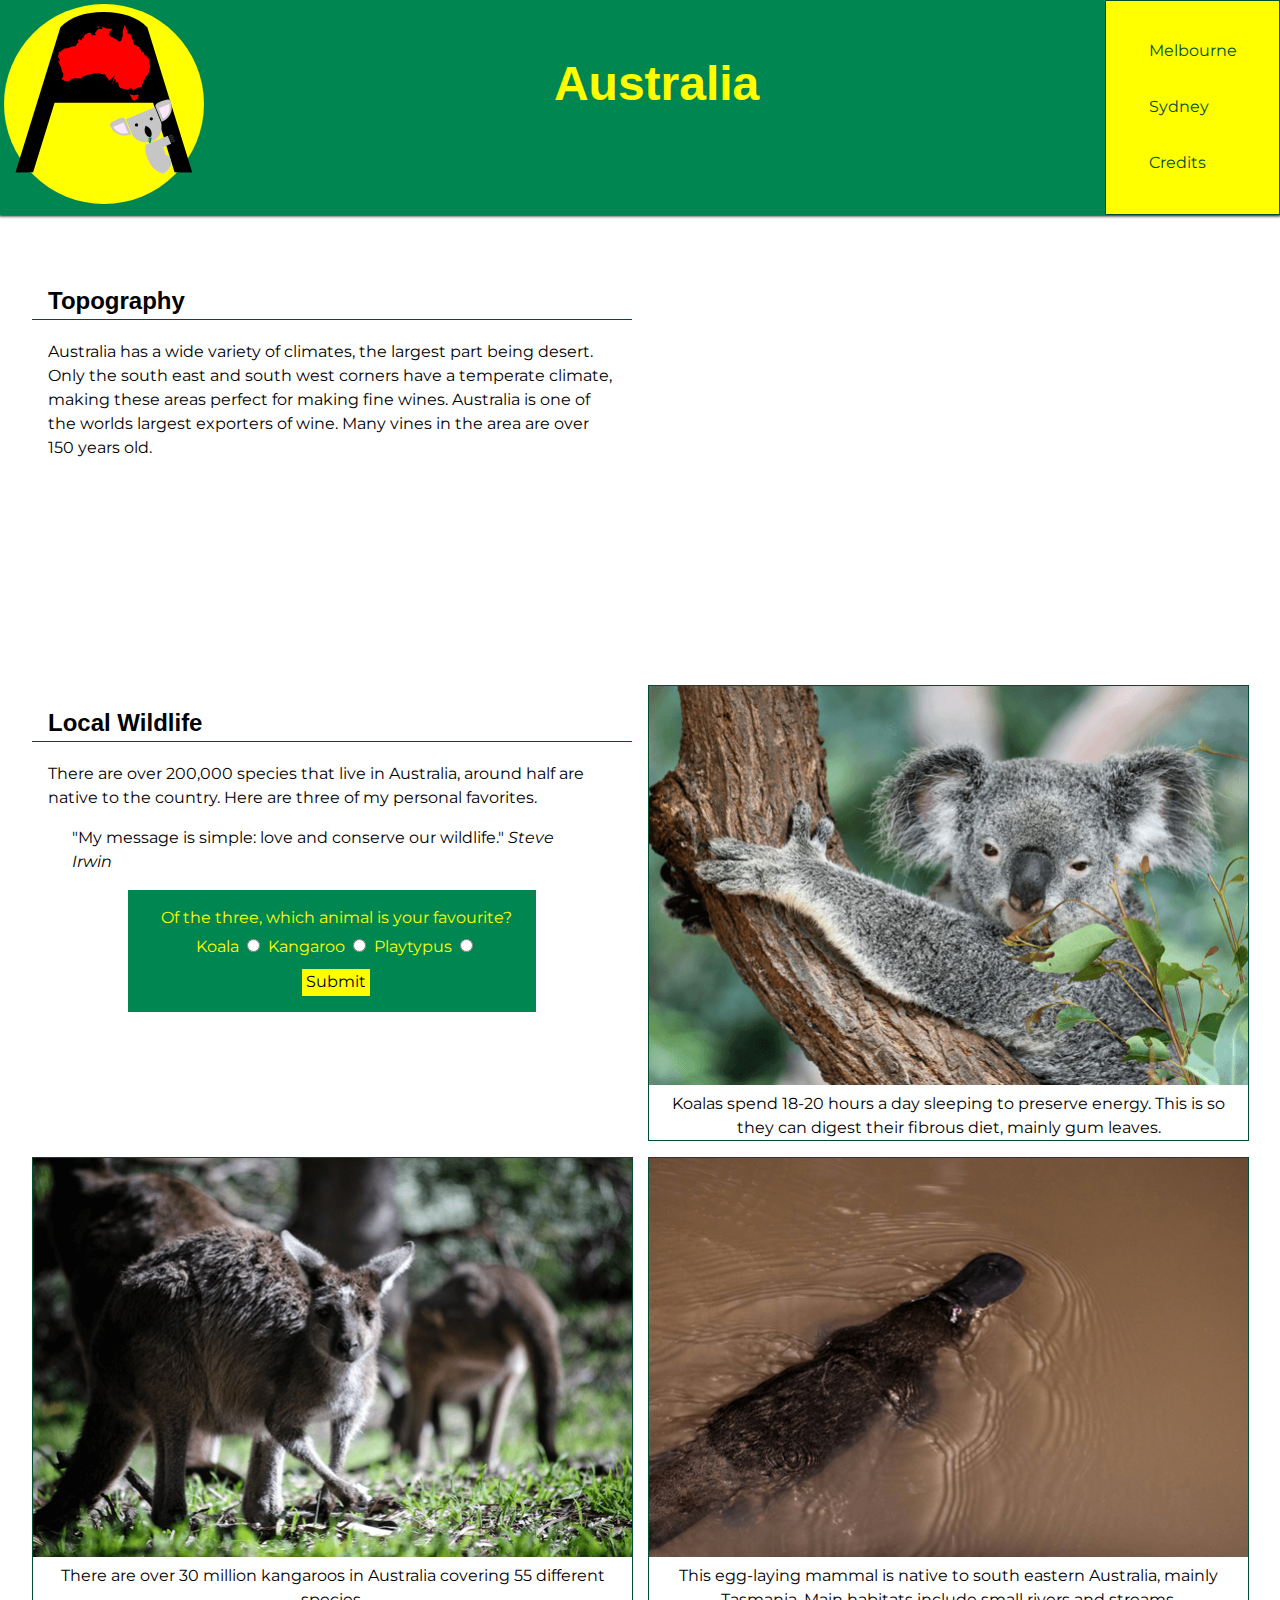
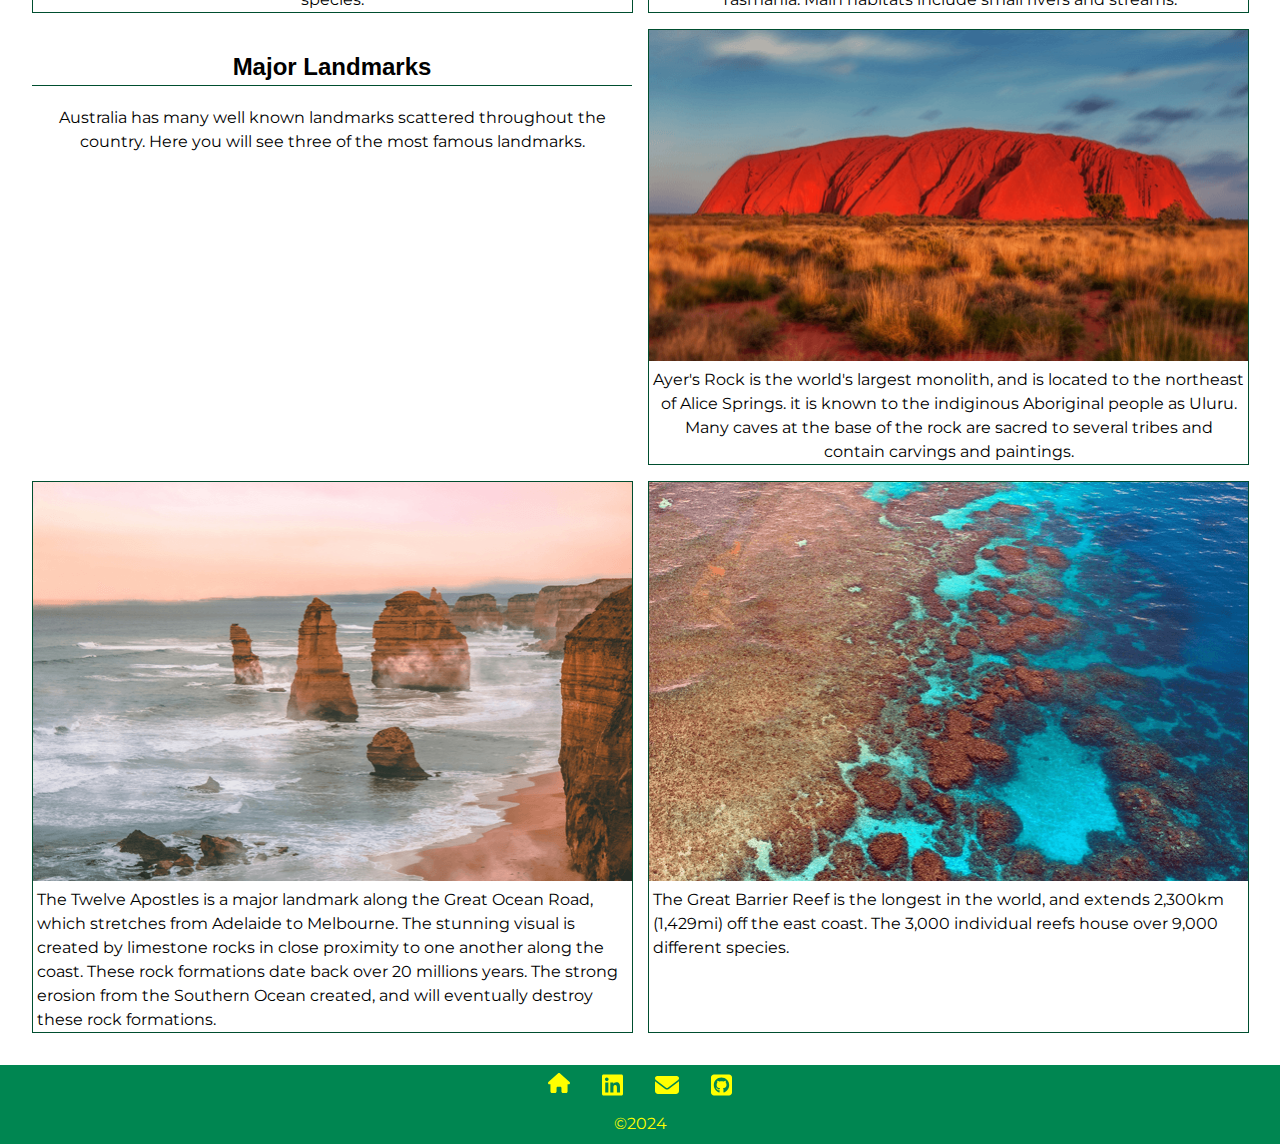
==== commit 69e4e620: "fixed footer on credits page for large view heights" ====
--- a/index.html
+++ b/index.html
@@ -25,23 +25,21 @@
 
 <!-- Header -->
 <header>
-    <div class="header">
-        <a href="index.html" class="logo">
-            <img src="images/australia-logo.svg" alt="Koala hanging off the right side of the black letter a in front of a yellow sun.">
-        </a>
+    <a href="index.html" class="logo">
+        <img src="images/australia-logo.svg" alt="Koala hanging off the right side of the black letter a in front of a yellow sun.">
+    </a>
         <h1>Australia</h1>
         <nav class="nav" id="nav">
-            <button class="menu-toggle" id="menu-toggle" type="button">
-                <img src="images/bars-solid.svg" alt="Menu">
-            </button>
+        <button class="menu-toggle" id="menu-toggle" type="button">
+            <img src="images/bars-solid.svg" alt="Menu">
+        </button>
   
-            <ul class="group" id="header-menu">  
-                <li><a href="melbourne.html">Melbourne</a></li>  
-                <li><a href="sydney.html">Sydney</a></li> 
-                <li><a href="credit.html">Credits</a></li>
-            </ul>
-        </nav>
-    </div>
+        <ul class="group" id="header-menu">  
+            <li><a href="melbourne.html">Melbourne</a></li>  
+            <li><a href="sydney.html">Sydney</a></li> 
+            <li><a href="credit.html">Credits</a></li>
+        </ul>
+    </nav>
 </header>
 
 <!-- Main Content Area -->
@@ -55,8 +53,8 @@
             </article>
         </div>
         <div class="tram">
-            <video autoplay muted loop playsinline>
-                <source src="media/coverr-green-grapevine-4041-1080p.mp4" alt="Green grapes on a grapevine.">
+            <video autoplay muted loop playsinline aria-label="Green grapes on a grapevine.">
+                <source src="media/coverr-green-grapevine-4041-1080p.mp4">
                 Your browser does not support the video element.
             </video>
         </div>
@@ -139,26 +137,25 @@
     
 <!-- Footer -->
 <footer>
-    <div class="footer">
-        <ul>
-            <li>
-                <a href="https://cgtwebdesigns.com/index.html"><img src="images/house-solid.svg" alt="Back to Portfolio"></a>
-            </li>
-            <li>
-                <a href="https://www.linkedin.com/in/catharina-trust-7471b957/">
-                <img src="images/linkedin.svg" alt="LinkedIN link"></a>
-            </li>
-            <li>
-                <a href="mailto:trustcg4@gmail.com">
-                <img src="images/envelope-solid.svg" alt="E-mail Me"></a>
-            </li>
-            <li>
-                <a href="https://github.com/cgtrust">
-                <img src="images/square-github.svg" alt="GitHub link"></a>
-            </li>
-        </ul>
-        <p>&copy;2024</p>
-    </div>
+    <ul>
+        <li>
+            <a href="https://cgtwebdesigns.com/index.html">
+            <img src="images/house-solid.svg" alt="Back to Portfolio"></a>
+        </li>
+        <li>
+            <a href="https://www.linkedin.com/in/catharina-trust-7471b957/">
+            <img src="images/linkedin.svg" alt="LinkedIN link"></a>
+        </li>
+        <li>
+            <a href="mailto:trustcg4@gmail.com">
+            <img src="images/envelope-solid.svg" alt="E-mail Me"></a>
+        </li>
+        <li>
+            <a href="https://github.com/cgtrust">
+            <img src="images/square-github.svg" alt="GitHub link"></a>
+        </li>
+    </ul>
+    <p>&copy;2024</p>
 </footer>
 
 <script src="scripts/navigation.js"></script>
--- a/styles/styles.css
+++ b/styles/styles.css
@@ -95,11 +95,7 @@
 
 header {
     box-shadow: 0px 0px 3px 1px #000;
-}
-
-.header {
     display: flex;
-    flex-direction: row;
     justify-content: space-between;
     margin-bottom: 3rem;
 }
@@ -154,9 +150,7 @@
 .middle-left,
 .middle-right,
 .low-left,
-.low-right,
-.eat,
-.stay {
+.low-right {
     display: inline-block;
     text-align: center;
 }
@@ -164,6 +158,10 @@
 figure {
     width: 18rem;
     border: 1px solid #004e2f;
+}
+
+figcaption {
+    padding: 0 .25rem;
 }
 
 .eat, .stay {
@@ -254,11 +252,6 @@
         width: 599px;
         margin: 0;
         padding: 0;
-    }
-
-    figcaption {
-        align-self: end;
-        padding: 0 .25rem;
     }
 }
 
@@ -308,20 +301,14 @@
 
 footer ul {
     display: flex;
-    flex-direction: row;
-    justify-content: space-evenly;
-    gap: 1rem;
+    justify-content: center;
+    gap: 1.5rem;
     margin: 0 auto;
+    padding: .5rem 0;
 }
 
 footer p {
-    margin-right: 1rem;
-}
-
-.footer {
-    display: flex;
-    flex-wrap: wrap;
-    justify-content: center;
-    align-items: center;
-    margin: 0 auto;
+    text-align: center;
+    margin: 0;
+    padding-bottom: .5rem;
 }